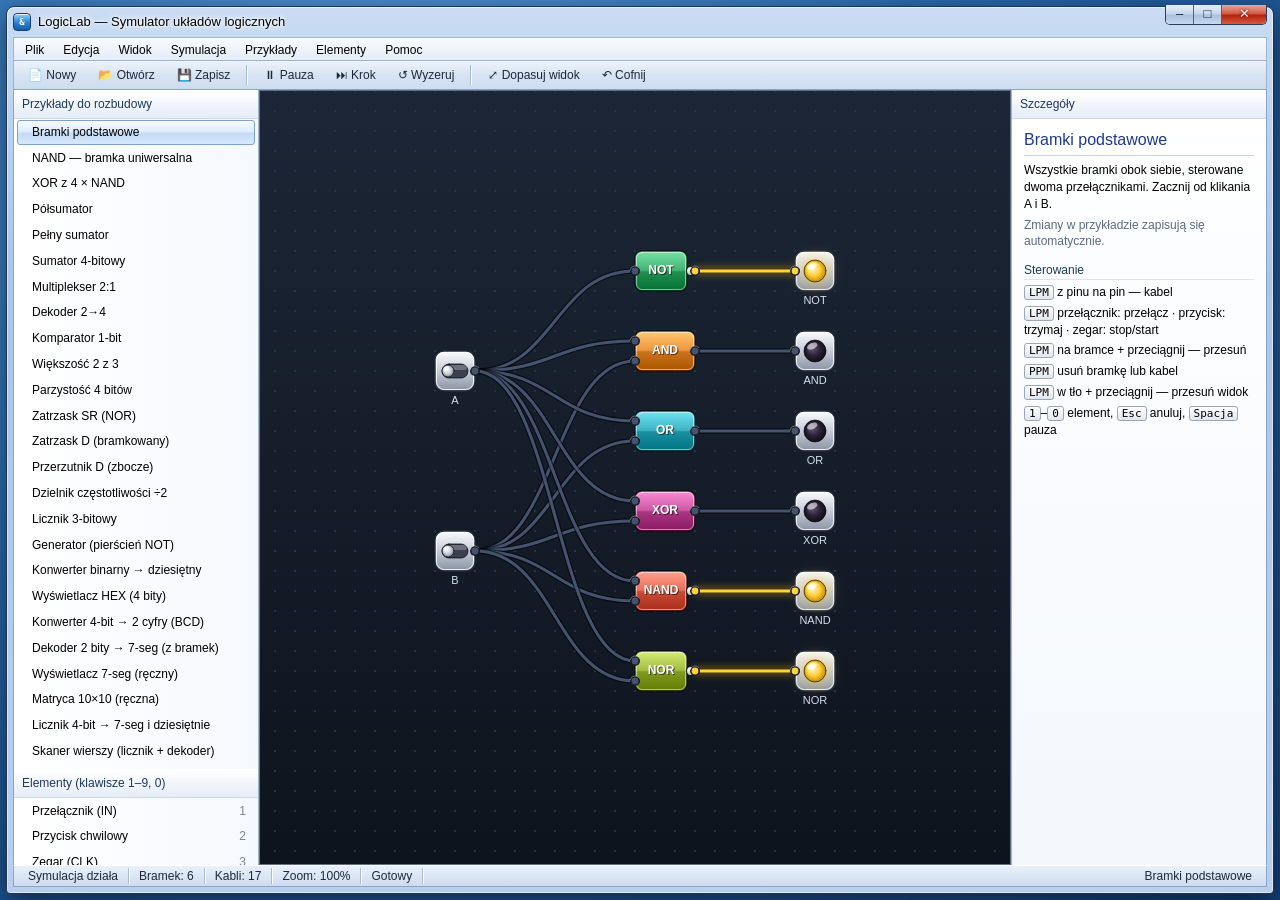
==== logiclab/index.html @ 037946d9 "Add LogicLab web tool (logic circuit simulator) and Web tools section Co-Authored-By: Claude Sonnet " ====
<!doctype html>
<html lang="pl">
<head>
<meta charset="utf-8">
<meta name="viewport" content="width=device-width,initial-scale=1">
<title>LogicLab</title>
<style>
*{box-sizing:border-box}
html,body{margin:0;height:100%;overflow:hidden;font:12px/1.4 "Segoe UI",Tahoma,sans-serif;color:#000;
  background:radial-gradient(ellipse at 30% 20%,#5ea0dd 0%,#2b6cb0 45%,#13407a 100%)}
#win{position:absolute;inset:6px;display:flex;flex-direction:column;border:1px solid #1d3557;border-radius:8px 8px 4px 4px;
  background:linear-gradient(#c9dcf3,#a9c5e8 30%,#b8d0ee);box-shadow:0 0 0 1px rgba(255,255,255,.55) inset,0 8px 28px rgba(0,0,0,.55);padding:0 6px 6px}
#titlebar{height:30px;display:flex;align-items:center;gap:7px;flex:none;position:relative}
#titlebar .ico{width:18px;height:18px;border-radius:4px;background:linear-gradient(#8fd0ff,#2b7fd6 55%,#1a5aa8);border:1px solid #17406e;
  box-shadow:inset 0 1px 0 rgba(255,255,255,.8);color:#fff;font:bold 9px/16px Consolas,monospace;text-align:center}
#titlebar .ttl{font-size:13px;text-shadow:0 0 6px #fff,0 0 3px #fff,0 0 10px #fff;white-space:nowrap;overflow:hidden;text-overflow:ellipsis}
#caps{margin-left:auto;display:flex;margin-top:-14px;border:1px solid #2c3e57;border-top:none;border-radius:0 0 5px 5px;overflow:hidden;
  box-shadow:0 1px 0 rgba(255,255,255,.6) inset}
#caps b{width:28px;height:19px;font-weight:normal;text-align:center;line-height:17px;font-size:13px;cursor:default;color:#1b2a40;
  background:linear-gradient(#e8eff9,#c5d5ea 48%,#a9bfdc 52%,#c7d9f0);border-right:1px solid #4a6285}
#caps b:hover{background:linear-gradient(#f4fbff,#bfe6fa 48%,#7fc6ee 52%,#b6e5fb)}
#caps b.x{width:44px;color:#fff;border-right:none;background:linear-gradient(#e9a898,#d1553f 48%,#b3200a 52%,#d85a3f);text-shadow:0 0 3px #600}
#caps b.x:hover{background:linear-gradient(#ffc7b8,#f0694e 48%,#d82a0f 52%,#ff8a63)}
#menubar{display:flex;height:23px;flex:none;background:linear-gradient(#f9fbfe,#e4ecf7);border:1px solid #9fb3cf;border-bottom:none;padding:1px 2px;gap:1px}
.mb{padding:2px 8px;border:1px solid transparent;border-radius:3px;cursor:default;line-height:17px}
.mb:hover,.mb.open{border-color:#a8d8f3;background:linear-gradient(#fdfeff,#dcebfc 48%,#c1dbf6 52%,#d3e7fb)}
.mb.open{border-color:#7da2ce;background:linear-gradient(#e3eefb,#cfe2f9)}
#toolbar{display:flex;align-items:center;gap:2px;height:30px;flex:none;padding:2px 4px;background:linear-gradient(#eef3fa,#d7e3f3 50%,#cddcf0);border:1px solid #9fb3cf;border-bottom:1px solid #8aa3c6}
.tb{height:24px;padding:0 9px;border:1px solid transparent;border-radius:3px;background:none;font:inherit;cursor:default;color:#1e2a3a;display:flex;align-items:center;gap:5px}
.tb:hover{border-color:#a8cbe6;background:linear-gradient(#fbfdff,#e3f0fc 48%,#cde4f8 52%,#dbeafa)}
.tb:active,.tb.on{border-color:#6d94bf;background:linear-gradient(#cfe0f3,#c0d6ee 48%,#a9c8e8 52%,#b9d4ee);box-shadow:inset 0 1px 3px rgba(0,0,0,.25)}
.sep{width:2px;height:20px;margin:0 4px;border-left:1px solid #a9bbd3;border-right:1px solid #fff}
#body{flex:1;display:flex;min-height:0;border:1px solid #8aa3c6;border-top:none;background:#fff}
.pane{background:#fff;overflow-y:auto;flex:none;display:flex;flex-direction:column}
#left{width:245px;border-right:1px solid #9fb3cf;background:linear-gradient(90deg,#fff,#f5f8fd)}
#right{width:255px;border-left:1px solid #9fb3cf;background:linear-gradient(#fff,#f3f7fc)}
.navh{padding:5px 8px;color:#1e395b;font-size:12px;background:linear-gradient(#fff,#e4ecf7);border-bottom:1px solid #cdd9ea;border-top:1px solid #fff;margin-top:4px}
.navh:first-child{margin-top:0}
.item{padding:3px 8px 3px 14px;border:1px solid transparent;margin:1px 3px;border-radius:3px;cursor:default;display:flex;justify-content:space-between;white-space:nowrap}
.item:hover{border-color:#b8d6fb;background:linear-gradient(#fafbfd,#ebf3fd)}
.item.sel{border-color:#7da2ce;background:linear-gradient(#f7fbff,#dcebfc 48%,#c2dbf6 52%,#d7e8fb)}
.item .ac{color:#7b8796}
#main{flex:1;position:relative;min-width:0;background:#10161f;border:1px solid #5d6f8a;box-shadow:inset 0 0 12px #000}
canvas{display:block;width:100%;height:100%;cursor:crosshair}
#hint{position:absolute;left:10px;bottom:8px;color:#ffd23f;font-size:12px;pointer-events:none;text-shadow:0 0 6px #000}
#info{padding:10px 12px 14px}
#info h1{font-size:16px;font-weight:normal;color:#1e3a8a;margin:0 0 6px;border-bottom:1px solid #c5d3e6;padding-bottom:4px}
#info h2{font-size:12px;font-weight:normal;color:#1e395b;margin:12px 0 4px;border-bottom:1px solid #dbe5f2}
#info p{margin:4px 0}.dim{color:#5a6b82}
kbd{background:linear-gradient(#fff,#e1e6ee);border:1px solid #9aa7b9;border-radius:3px;padding:0 4px;font:11px Consolas,monospace;box-shadow:0 1px 0 #fff}
#status{height:22px;flex:none;display:flex;align-items:center;background:linear-gradient(#e9f0fa,#cfdcee);border:1px solid #8aa3c6;border-top:1px solid #fff;margin-top:-1px;padding:0 4px;color:#1e2a3a}
#status span{padding:0 10px;border-right:1px solid #a9bbd3;height:16px;line-height:16px;box-shadow:1px 0 0 #fff}
#status span:last-child{border:none;box-shadow:none;margin-left:auto}
#dd{position:fixed;z-index:50;display:none;min-width:200px;max-height:80vh;overflow-y:auto;padding:2px;background:linear-gradient(90deg,#f1f1f1 26px,#fff 26px);
  border:1px solid #979797;border-radius:3px;box-shadow:2px 3px 6px rgba(0,0,0,.4),0 0 0 1px rgba(255,255,255,.8) inset}
.mi{display:flex;align-items:center;padding:3px 24px 3px 4px;border:1px solid transparent;border-radius:3px;cursor:default;white-space:nowrap}
.mi .ck{width:22px;text-align:center;color:#1e3a8a;font-weight:bold}
.mi .ac{margin-left:auto;padding-left:26px;color:#6b7686}
.mi:hover{border-color:#7da2ce;background:linear-gradient(#f5faff,#dbeafc 48%,#c2dbf6 52%,#d5e7fb)}
.ms{height:2px;margin:3px 2px 3px 26px;border-top:1px solid #d6d6d6;border-bottom:1px solid #fff}
#dlgbg{position:fixed;inset:0;background:rgba(0,20,50,.35);display:none;align-items:center;justify-content:center;z-index:100}
#dlg{width:430px;max-width:92vw;border:1px solid #1d3557;border-radius:8px;background:linear-gradient(#c9dcf3,#a9c5e8);padding:0 6px 6px;box-shadow:0 10px 36px rgba(0,0,0,.6)}
#dlg .dt{height:28px;line-height:28px;font-size:13px;text-shadow:0 0 6px #fff,0 0 3px #fff}
#dlg .dc{background:#f0f0f0;border:1px solid #8aa3c6;padding:14px 16px}
#dlg .dc h3{margin:0 0 8px;font-weight:normal;font-size:16px;color:#1e3a8a}
#dlg .db{background:linear-gradient(#f3f3f3,#dfdfdf);border:1px solid #8aa3c6;border-top:none;padding:8px 12px;text-align:right}
.btn{min-width:78px;padding:3px 14px;font:inherit;border:1px solid #707070;border-radius:3px;color:#000;cursor:default;
  background:linear-gradient(#f2f2f2 0,#ebebeb 49%,#dddddd 50%,#cfcfcf 100%);box-shadow:0 0 0 1px rgba(255,255,255,.8) inset}
.btn:hover{border-color:#3c7fb1;background:linear-gradient(#eaf6fd 0,#d9f0fc 49%,#bee6fd 50%,#a7d9f5 100%)}
.btn:active{border-color:#2c628b;background:linear-gradient(#c5e4f6,#98d1ef 49%,#68b3db 50%,#bee6fd)}
</style>
</head>
<body>
<div id="win">
  <div id="titlebar"><div class="ico">&amp;</div><div class="ttl">LogicLab — Symulator układów logicznych</div>
    <div id="caps"><b id="cMin">&#8211;</b><b id="cMax">&#9633;</b><b class="x" id="cX">&#10005;</b></div></div>
  <div id="menubar"></div>
  <div id="toolbar"></div>
  <div id="body">
    <div id="left" class="pane">
      <div class="navh">Przykłady do rozbudowy</div><div id="examples"></div>
      <div class="navh">Elementy (klawisze 1–9, 0)</div><div id="palette"></div>
    </div>
    <div id="main"><canvas id="cv"></canvas><div id="hint"></div></div>
    <div id="right" class="pane"><div class="navh">Szczegóły</div><div id="info"></div></div>
  </div>
  <div id="status"></div>
</div>
<div id="dd"></div>
<div id="dlgbg"><div id="dlg"><div class="dt" id="dlgT"></div><div class="dc" id="dlgC"></div><div class="db"><button class="btn" id="dlgOk">OK</button></div></div></div>
<script>
'use strict';
/* ================= RDZEŃ SYMULACJI (łatwy do przeniesienia na C++) ================= */
// Węzeł: {id,type,x,y,v,src:[id|null,id|null],label}
// Typy: IN BTN CLK OUT NOT AND OR XOR NAND NOR
const GATES = ['NOT','AND','OR','XOR','NAND','NOR'];
const IN_COUNT = {IN:0,BTN:0,CLK:0,OUT:1,NOT:1,AND:2,OR:2,XOR:2,NAND:2,NOR:2,SEG7:8,HEX7:4,NUM:8,MAT:20};
const SIZE = {SEG7:[100,180],HEX7:[80,100],NUM:[150,180],MAT:[220,230]};   // bloki-wyświetlacze: [szer,wys]
const CLK_PERIOD = 8;                 // przejść symulacji na połowę okresu zegara
let nodes = [], wires = [], byId = {}, nextId = 1;

function rebuild(){
  byId = {};
  for (const n of nodes){ byId[n.id] = n; n.src = new Array(IN_COUNT[n.type]||0).fill(null); }
  wires = wires.filter(w => byId[w.from] && byId[w.to] && w.pin < byId[w.to].src.length);
  for (const w of wires) byId[w.to].src[w.pin] = w.from;
}
function srcVal(n,i){ const s = n.src[i]; return s == null ? 0 : byId[s].v; }
function calc(n){
  const a = srcVal(n,0), b = srcVal(n,1);
  switch(n.type){
    case 'OUT': return a;
    case 'NOT': return a?0:1;
    case 'AND': return a&b;
    case 'OR':  return a|b;
    case 'XOR': return a^b;
    case 'NAND': return (a&b)?0:1;
    case 'NOR':  return (a|b)?0:1;
  }
  return n.v;
}
// jedno przejście: węzły aktualizowane po kolei (dzięki temu zatrzaski SR się stabilizują)
function pass(){
  for (const n of nodes){
    if (n.type==='IN'||n.type==='BTN') continue;
    if (n.type==='CLK'){ if(!n.stopped){ n.t=(n.t||0)+1; if(n.t>=CLK_PERIOD){ n.t=0; n.v^=1; } } continue; }
    n.v = calc(n);
  }
}

/* ================= PRZYKŁADY ================= */
// Każdy przykład: make(b) — b.n(nazwa,typ,x,y,etykieta) dodaje element, b.w(z,do,pin) kabel.
// Przerzutnik D wyzwalany zboczem narastającym (master-slave z NAND-ów).
function dff(b,p,x,y,d,ck){
  b.n(p+'nck','NOT',x+100,y+200); b.n(p+'nd','NOT',x+100,y+60);
  b.n(p+'m1','NAND',x+240,y);     b.n(p+'m2','NAND',x+240,y+80);
  b.n(p+'mq','NAND',x+380,y);     b.n(p+'mn','NAND',x+380,y+80);
  b.n(p+'s1','NAND',x+520,y);     b.n(p+'s2','NAND',x+520,y+80);
  b.n(p+'q','NAND',x+660,y);      b.n(p+'qn','NAND',x+660,y+80);
  b.w(ck,p+'nck',0); b.w(d,p+'nd',0);
  b.w(d,p+'m1',0); b.w(p+'nck',p+'m1',1); b.w(p+'nd',p+'m2',0); b.w(p+'nck',p+'m2',1);
  b.w(p+'m1',p+'mq',0); b.w(p+'mn',p+'mq',1); b.w(p+'m2',p+'mn',0); b.w(p+'mq',p+'mn',1);
  b.w(p+'mq',p+'s1',0); b.w(ck,p+'s1',1); b.w(p+'mn',p+'s2',0); b.w(ck,p+'s2',1);
  b.w(p+'s1',p+'q',0); b.w(p+'qn',p+'q',1); b.w(p+'s2',p+'qn',0); b.w(p+'q',p+'qn',1);
}
function fullAdder(b,p,x,y,a,bb,ci){      // zwraca nazwy: sumę i przeniesienie
  b.n(p+'x1','XOR',x+140,y+20); b.n(p+'x2','XOR',x+280,y+20);
  b.n(p+'a1','AND',x+140,y+100); b.n(p+'a2','AND',x+280,y+100); b.n(p+'o','OR',x+420,y+100);
  b.w(a,p+'x1',0); b.w(bb,p+'x1',1); b.w(p+'x1',p+'x2',0); b.w(ci,p+'x2',1);
  b.w(a,p+'a1',0); b.w(bb,p+'a1',1); b.w(p+'x1',p+'a2',0); b.w(ci,p+'a2',1);
  b.w(p+'a1',p+'o',0); b.w(p+'a2',p+'o',1);
}
const EXAMPLES = [
 {name:'Bramki podstawowe', desc:'Wszystkie bramki obok siebie, sterowane dwoma przełącznikami. Zacznij od klikania A i B.',
  make(b){
    b.n('A','IN',40,120,'A'); b.n('B','IN',40,300,'B');
    GATES.forEach((t,i)=>{ b.n('g'+i,t,240,20+i*80); b.n('o'+i,'OUT',400,20+i*80,t);
      b.w('A','g'+i,0); if(t!=='NOT') b.w('B','g'+i,1); b.w('g'+i,'o'+i,0); });
  }},
 {name:'NAND — bramka uniwersalna', desc:'NOT, AND i OR zbudowane wyłącznie z NAND-ów. Z NAND-ów da się zrobić wszystko.',
  make(b){
    b.n('A','IN',40,160,'A'); b.n('B','IN',40,280,'B');
    b.n('g1','NAND',200,40); b.n('o1','OUT',340,40,'NOT A'); b.w('A','g1',0); b.w('A','g1',1); b.w('g1','o1',0);
    b.n('g2','NAND',200,140); b.n('g3','NAND',320,140); b.n('o2','OUT',460,140,'AND');
    b.w('A','g2',0); b.w('B','g2',1); b.w('g2','g3',0); b.w('g2','g3',1); b.w('g3','o2',0);
    b.n('g4','NAND',200,260); b.n('g5','NAND',200,340); b.n('g6','NAND',340,300); b.n('o3','OUT',480,300,'OR');
    b.w('A','g4',0); b.w('A','g4',1); b.w('B','g5',0); b.w('B','g5',1); b.w('g4','g6',0); b.w('g5','g6',1); b.w('g6','o3',0);
  }},
 {name:'XOR z 4 × NAND', desc:'Klasyczny XOR w czterech NAND-ach. Spróbuj zrobić to samo z mniejszej liczby bramek innych typów.',
  make(b){
    b.n('A','IN',40,80,'A'); b.n('B','IN',40,200,'B');
    b.n('g1','NAND',180,140); b.n('g2','NAND',320,80); b.n('g3','NAND',320,200); b.n('g4','NAND',460,140); b.n('Q','OUT',600,140,'A⊕B');
    b.w('A','g1',0); b.w('B','g1',1); b.w('A','g2',0); b.w('g1','g2',1); b.w('g1','g3',0); b.w('B','g3',1);
    b.w('g2','g4',0); b.w('g3','g4',1); b.w('g4','Q',0);
  }},
 {name:'Półsumator', desc:'S = A⊕B, C = A·B. Cegiełka każdego sumatora. Rozbuduj do pełnego (dołóż przeniesienie wejściowe).',
  make(b){
    b.n('A','IN',40,80,'A'); b.n('B','IN',40,200,'B');
    b.n('X','XOR',240,60); b.n('N','AND',240,200); b.n('S','OUT',420,60,'S'); b.n('C','OUT',420,200,'C');
    b.w('A','X',0); b.w('B','X',1); b.w('A','N',0); b.w('B','N',1); b.w('X','S',0); b.w('N','C',0);
  }},
 {name:'Pełny sumator', desc:'Dodaje trzy bity: A + B + przeniesienie. Dwa półsumatory i OR.',
  make(b){
    b.n('A','IN',40,60,'A'); b.n('B','IN',40,180,'B'); b.n('Ci','IN',40,300,'Cin');
    fullAdder(b,'f',60,40,'A','B','Ci');
    b.n('S','OUT',560,60,'S'); b.n('Co','OUT',560,140,'Cout'); b.w('fx2','S',0); b.w('fo','Co',0);
  }},
 {name:'Sumator 4-bitowy', desc:'Cztery pełne sumatory z kaskadowym przeniesieniem (ripple carry). Wejścia A0–A3, B0–B3.',
  make(b){
    b.n('Cin','IN',40,360,'Cin'); let carry='Cin';
    for(let i=0;i<4;i++){
      const y=i*220-40;
      b.n('A'+i,'IN',40,y+0,'A'+i); b.n('B'+i,'IN',40,y+60,'B'+i);
      fullAdder(b,'f'+i,60,y,'A'+i,'B'+i,carry);
      b.n('S'+i,'OUT',560,y+20,'S'+i); b.w('f'+i+'x2','S'+i,0);
      carry='f'+i+'o';
    }
    b.n('Cout','OUT',560,820,'Cout'); b.w(carry,'Cout',0);
  }},
 {name:'Multiplekser 2:1', desc:'Q = B gdy S=1, w przeciwnym razie A. Rozbuduj do 4:1.',
  make(b){
    b.n('S','IN',40,40,'S'); b.n('A','IN',40,140,'A'); b.n('B','IN',40,240,'B');
    b.n('nS','NOT',160,20); b.n('a1','AND',300,100); b.n('a2','AND',300,200); b.n('or','OR',440,150); b.n('Q','OUT',580,150,'Q');
    b.w('S','nS',0); b.w('nS','a1',0); b.w('A','a1',1); b.w('S','a2',0); b.w('B','a2',1);
    b.w('a1','or',0); b.w('a2','or',1); b.w('or','Q',0);
  }},
 {name:'Dekoder 2→4', desc:'Dwa bity wejściowe zapalają dokładnie jedną z czterech diod.',
  make(b){
    b.n('A','IN',40,80,'A'); b.n('B','IN',40,200,'B'); b.n('nA','NOT',160,60); b.n('nB','NOT',160,180);
    b.w('A','nA',0); b.w('B','nB',0);
    const sel=[['nA','nB'],['nA','B'],['A','nB'],['A','B']];
    sel.forEach((s,i)=>{ b.n('d'+i,'AND',320,i*80); b.n('o'+i,'OUT',460,i*80,'Y'+i);
      b.w(s[0],'d'+i,0); b.w(s[1],'d'+i,1); b.w('d'+i,'o'+i,0); });
  }},
 {name:'Komparator 1-bit', desc:'Porównuje A i B: większe, równe, mniejsze.',
  make(b){
    b.n('A','IN',40,60,'A'); b.n('B','IN',40,200,'B'); b.n('nA','NOT',160,40); b.n('nB','NOT',160,180);
    b.n('gt','AND',300,40); b.n('lt','AND',300,200); b.n('eq','NOR',440,120);
    b.n('oG','OUT',580,40,'A>B'); b.n('oE','OUT',580,120,'A=B'); b.n('oL','OUT',580,200,'A<B');
    b.w('A','nA',0); b.w('B','nB',0); b.w('A','gt',0); b.w('nB','gt',1); b.w('nA','lt',0); b.w('B','lt',1);
    b.w('gt','eq',0); b.w('lt','eq',1); b.w('gt','oG',0); b.w('eq','oE',0); b.w('lt','oL',0);
  }},
 {name:'Większość 2 z 3', desc:'Wyjście = 1, gdy włączone są co najmniej dwa z trzech wejść.',
  make(b){
    b.n('A','IN',40,40,'A'); b.n('B','IN',40,140,'B'); b.n('C','IN',40,240,'C');
    b.n('a1','AND',200,20); b.n('a2','AND',200,120); b.n('a3','AND',200,220);
    b.n('o1','OR',340,60); b.n('o2','OR',460,120); b.n('Q','OUT',600,120,'Q');
    b.w('A','a1',0); b.w('B','a1',1); b.w('B','a2',0); b.w('C','a2',1); b.w('A','a3',0); b.w('C','a3',1);
    b.w('a1','o1',0); b.w('a2','o1',1); b.w('o1','o2',0); b.w('a3','o2',1); b.w('o2','Q',0);
  }},
 {name:'Parzystość 4 bitów', desc:'Łańcuch XOR-ów: dioda świeci, gdy włączona jest nieparzysta liczba wejść.',
  make(b){
    ['A','B','C','D'].forEach((l,i)=>b.n(l,'IN',40,40+i*100,l));
    b.n('x1','XOR',200,60); b.n('x2','XOR',200,260); b.n('x3','XOR',340,160); b.n('P','OUT',480,160,'nieparz.');
    b.w('A','x1',0); b.w('B','x1',1); b.w('C','x2',0); b.w('D','x2',1); b.w('x1','x3',0); b.w('x2','x3',1); b.w('x3','P',0);
  }},
 {name:'Zatrzask SR (NOR)', desc:'Najprostsza pamięć 1 bitu. S (przycisk chwilowy) ustawia Q=1, R zeruje. Puść oba — układ pamięta. (Nie włączaj S i R naraz.)',
  make(b){
    b.n('R','BTN',40,60,'R'); b.n('S','BTN',40,220,'S'); b.n('N1','NOR',240,60); b.n('N2','NOR',240,220);
    b.n('Q','OUT',420,60,'Q'); b.n('nQ','OUT',420,220,'¬Q');
    b.w('R','N1',0); b.w('N2','N1',1); b.w('S','N2',0); b.w('N1','N2',1); b.w('N1','Q',0); b.w('N2','nQ',0);
  }},
 {name:'Zatrzask D (bramkowany)', desc:'Gdy E=1, Q podąża za D. Gdy E=0, Q zapamiętuje ostatnią wartość.',
  make(b){
    b.n('D','IN',40,80,'D'); b.n('E','IN',40,220,'E'); b.n('nd','NOT',160,80);
    b.n('s1','NAND',280,60); b.n('r1','NAND',280,200); b.n('q','NAND',420,60); b.n('nq','NAND',420,200);
    b.n('Q','OUT',560,60,'Q'); b.n('nQ','OUT',560,200,'¬Q');
    b.w('D','nd',0); b.w('D','s1',0); b.w('E','s1',1); b.w('nd','r1',0); b.w('E','r1',1);
    b.w('s1','q',0); b.w('nq','q',1); b.w('r1','nq',0); b.w('q','nq',1); b.w('q','Q',0); b.w('nq','nQ',0);
  }},
 {name:'Przerzutnik D (zbocze)', desc:'Dwa zatrzaski master-slave. Q przejmuje D tylko w chwili, gdy CK zmienia się 0→1. Przełączaj CK ręcznie.',
  make(b){
    b.n('D','IN',40,40,'D'); b.n('CK','IN',40,260,'CK');
    dff(b,'f',160,40,'D','CK');
    b.n('Q','OUT',900,40,'Q'); b.n('nQ','OUT',900,120,'¬Q'); b.w('fq','Q',0); b.w('fqn','nQ',0);
  }},
 {name:'Dzielnik częstotliwości ÷2', desc:'Przerzutnik D z podłączonym ¬Q do D. Zegar (CLK) tyka sam; Q zmienia się co drugi takt. Kliknij CLK, by zatrzymać/wznowić.',
  make(b){
    b.n('CK','CLK',40,260,'CLK');
    dff(b,'f',160,40,'fqn','CK');
    b.n('Q','OUT',900,40,'Q'); b.w('fq','Q',0);
  }},
 {name:'Licznik 3-bitowy', desc:'Trzy przerzutniki w kaskadzie liczą takty zegara 0–7 (Q0 = najmłodszy bit). Dodaj dekoder albo wyświetlacz!',
  make(b){
    b.n('CK','CLK',40,100,'CLK');
    for(let i=0;i<3;i++){
      dff(b,'f'+i,160,i*280,'f'+i+'qn', i?'f'+(i-1)+'qn':'CK');
      b.n('Q'+i,'OUT',900,i*280,'Q'+i); b.w('f'+i+'q','Q'+i,0);
    }
  }},
 {name:'Generator (pierścień NOT)', desc:'Trzy inwertery w pętli drgają same. Szybki oscylator bez zegara.',
  make(b){
    b.n('n1','NOT',200,100); b.n('n2','NOT',320,100); b.n('n3','NOT',440,100); b.n('Q','OUT',580,100,'~');
    b.w('n3','n1',0); b.w('n1','n2',0); b.w('n2','n3',0); b.w('n3','Q',0);
  }},

 {name:'Konwerter binarny → dziesiętny', desc:'Osiem przełączników (wagi 128…1) i blok konwertera, który pokazuje wartość dziesiętną 0–255 oraz zapis HEX i BIN. Domyślnie 42 = 00101010.',
  make(b){
    for(let i=0;i<8;i++) b.n('B'+i,'IN',40,i*50,String(1<<(7-i)),[2,4,6].includes(i)?1:0);
    b.n('N','NUM',260,60);
    for(let i=0;i<8;i++) b.w('B'+i,'N',i);
  }},
 {name:'Wyświetlacz HEX (4 bity)', desc:'Cztery przełączniki wyświetlają cyfrę szesnastkową 0–F na wyświetlaczu 7-segmentowym, a jednocześnie wartość dziesiętną 0–15 na konwerterze.',
  make(b){
    ['8','4','2','1'].forEach((l,i)=>b.n('B'+i,'IN',40,i*60,l));
    b.n('H','HEX7',260,60); b.n('N','NUM',440,20);
    for(let i=0;i<4;i++){ b.w('B'+i,'H',i); b.w('B'+i,'N',4+i); }
  }},
 {name:'Konwerter 4-bit → 2 cyfry (BCD)', desc:'Zamienia liczbę 0–15 na dwie cyfry dziesiętne z samych bramek: dziesiątki (tylko bit 1) i jedności (0–9). Przełączaj bity i patrz na dwa wyświetlacze.',
  make(b){
    ['B3','B2','B1','B0'].forEach((l,i)=>b.n(l,'IN',40,40+i*80,l+' ('+(8>>i)+')'));
    b.n('n3','NOT',180,0); b.n('or1','OR',180,120); b.n('T','AND',320,60); b.n('x1','XOR',320,180);
    b.n('o2a','OR',320,280); b.n('a2','AND',460,280); b.n('nr','NOR',320,380); b.n('a3','AND',460,380);
    b.w('B3','n3',0); b.w('B2','or1',0); b.w('B1','or1',1); b.w('B3','T',0); b.w('or1','T',1);
    b.w('B1','x1',0); b.w('T','x1',1); b.w('n3','o2a',0); b.w('B1','o2a',1); b.w('B2','a2',0); b.w('o2a','a2',1);
    b.w('B2','nr',0); b.w('B1','nr',1); b.w('B3','a3',0); b.w('nr','a3',1);
    b.n('Hj','HEX7',640,300); b.n('Hd','HEX7',640,60);
    b.w('a3','Hj',0); b.w('a2','Hj',1); b.w('x1','Hj',2); b.w('B0','Hj',3);
    b.w('T','Hd',3);
  }},
 {name:'Dekoder 2 bity → 7-seg (z bramek)', desc:'Każdy segment sterowany własną bramką: dwa bity A,B wyświetlają cyfry 0–3. Rozbuduj do 0–9!',
  make(b){
    b.n('A','IN',40,40,'A (2)'); b.n('B','IN',40,160,'B (1)'); b.n('nB','NOT',160,200);
    b.n('oa','OR',300,20); b.n('ob','OR',300,100); b.n('nc','NAND',300,180); b.n('nf','NOR',300,260);
    b.w('B','nB',0); b.w('A','oa',0); b.w('nB','oa',1); b.w('B','ob',0); b.w('nB','ob',1);
    b.w('A','nc',0); b.w('nB','nc',1); b.w('A','nf',0); b.w('B','nf',1);
    b.n('D','SEG7',520,0);
    b.w('oa','D',0); b.w('ob','D',1); b.w('nc','D',2); b.w('oa','D',3); b.w('nB','D',4); b.w('nf','D',5); b.w('A','D',6);
  }},
 {name:'Wyświetlacz 7-seg (ręczny)', desc:'Każdy segment to osobny przełącznik: a–g oraz kropka dp. Zapal „0” i zbuduj z tego własny dekoder.',
  make(b){
    ['a','b','c','d','e','f','g','dp'].forEach((l,i)=>b.n('s'+i,'IN',40,i*50,l,i<6?1:0));
    b.n('D','SEG7',260,100);
    for(let i=0;i<8;i++) b.w('s'+i,'D',i);
  }},
 {name:'Matryca 10×10 (ręczna)', desc:'Piksel (wiersz, kolumna) świeci, gdy włączone są jednocześnie jego wiersz R i kolumna C. Rysuj prostokąty i krzyże przełącznikami.',
  make(b){
    for(let i=0;i<10;i++) b.n('R'+i,'IN',40,i*50,'R'+i,[3,4,5].includes(i)?1:0);
    b.n('M','MAT',300,130);
    for(let j=0;j<10;j++) b.n('C'+j,'IN',240+j*50,420,'C'+j,[3,4,5].includes(j)?1:0);
    for(let i=0;i<10;i++){ b.w('R'+i,'M',i); b.w('C'+i,'M',10+i); }
  }},
 {name:'Licznik 4-bit → 7-seg i dziesiętnie', desc:'Czterobitowy licznik (przerzutniki D) liczy takty zegara 0–15 i pokazuje wynik na wyświetlaczu HEX oraz w konwerterze dziesiętnym.',
  make(b){
    b.n('CK','CLK',40,100,'CLK');
    for(let i=0;i<4;i++) dff(b,'f'+i,160,i*280,'f'+i+'qn', i?'f'+(i-1)+'qn':'CK');
    b.n('H','HEX7',960,100); b.n('N','NUM',1100,100);
    for(let i=0;i<4;i++){ b.w('f'+(3-i)+'q','H',i); b.w('f'+(3-i)+'q','N',4+i); }
  }},
 {name:'Skaner wierszy (licznik + dekoder)', desc:'Licznik 3-bitowy i dekoder 3→8 przesuwają świecący wiersz po matrycy LED. Wszystkie kolumny trzyma włączone przełącznik VCC.',
  make(b){
    b.n('CK','CLK',40,100,'CLK');
    for(let i=0;i<3;i++) dff(b,'f'+i,160,i*280,'f'+i+'qn', i?'f'+(i-1)+'qn':'CK');
    b.n('M','MAT',1300,0); b.n('V','IN',1380,320,'VCC',1);
    for(let r=0;r<8;r++){
      const s=k=>'f'+k+((r>>k)&1?'q':'qn');
      b.n('da'+r,'AND',1020,r*80); b.n('db'+r,'AND',1140,r*80);
      b.w(s(0),'da'+r,0); b.w(s(1),'da'+r,1); b.w('da'+r,'db'+r,0); b.w(s(2),'db'+r,1); b.w('db'+r,'M',r);
    }
    for(let j=0;j<10;j++) b.w('V','M',10+j);
  }},
];

/* ================= STAN UI ================= */
const cv = document.getElementById('cv'), ctx = cv.getContext('2d');
let W=0,H=0, ox=0, oy=0;
let tool = null, drag = null, mouse = {x:0,y:0}, hoverPin = null, paused = false;
let curEx = null;
const store = (k,v)=>{ try{ if(v===undefined) return JSON.parse(localStorage.getItem(k)); localStorage.setItem(k,JSON.stringify(v)); }catch(e){ return null; } };
const $ = id => document.getElementById(id);

function resize(){
  const r = cv.getBoundingClientRect(), d = window.devicePixelRatio||1;
  W = r.width; H = r.height; cv.width = W*d; cv.height = H*d;
  ctx.setTransform(d,0,0,d,0,0);
}
window.addEventListener('resize', resize);
new ResizeObserver(()=>resize()).observe(document.getElementById('main'));

/* ================= GEOMETRIA ================= */
const isSrc = n => n.type==='IN' || n.type==='BTN' || n.type==='CLK';
const nw = n => SIZE[n.type] ? SIZE[n.type][0] : ((isSrc(n)||n.type==='OUT') ? 40 : 60);
const nh = n => SIZE[n.type] ? SIZE[n.type][1] : 40;
function inPins(n){
  const c = IN_COUNT[n.type]||0, r=[];
  if (n.type==='MAT'){
    for (let k=0;k<10;k++) r.push({x:n.x,y:n.y+20+k*20});
    for (let j=0;j<10;j++) r.push({x:n.x+20+j*20,y:n.y+230,d:[0,1]});
    return r;
  }
  if (SIZE[n.type]){ for (let k=0;k<c;k++) r.push({x:n.x,y:n.y+20+k*20}); return r; }
  if (c===1) return [{x:n.x,y:n.y+20}];
  if (c===2) return [{x:n.x,y:n.y+10},{x:n.x,y:n.y+30}];
  return [];
}
function outPin(n){ return (n.type==='OUT'||SIZE[n.type]) ? null : {x:n.x+nw(n),y:n.y+20}; }
function pinAt(p){
  for (let i=nodes.length-1;i>=0;i--){
    const n=nodes[i], o=outPin(n);
    if (o && Math.hypot(o.x-p.x,o.y-p.y)<10) return {node:n,kind:'out',idx:0,x:o.x,y:o.y};
    const ps=inPins(n);
    for (let k=0;k<ps.length;k++) if (Math.hypot(ps[k].x-p.x,ps[k].y-p.y)<10) return {node:n,kind:'in',idx:k,x:ps[k].x,y:ps[k].y};
  }
  return null;
}
function nodeAt(p){
  for (let i=nodes.length-1;i>=0;i--){ const n=nodes[i];
    if (p.x>=n.x&&p.x<=n.x+nw(n)&&p.y>=n.y&&p.y<=n.y+nh(n)) return n; }
  return null;
}
function wirePts(w){
  const a=byId[w.from], b=byId[w.to]; if(!a||!b) return null;
  const p1=outPin(a), p2=inPins(b)[w.pin]; if(!p2) return null;
  const dx=Math.max(40,Math.abs(p2.x-p1.x)/2), d=p2.d||[-1,0], off=d[0]?dx:40;
  return [p1,{x:p1.x+dx,y:p1.y},{x:p2.x+d[0]*off,y:p2.y+d[1]*off},p2];
}
function bez(c,t){ const u=1-t;
  return {x:u*u*u*c[0].x+3*u*u*t*c[1].x+3*u*t*t*c[2].x+t*t*t*c[3].x,
          y:u*u*u*c[0].y+3*u*u*t*c[1].y+3*u*t*t*c[2].y+t*t*t*c[3].y}; }
function wireAt(p){
  for (let i=wires.length-1;i>=0;i--){
    const c=wirePts(wires[i]); if(!c) continue;
    for (let t=0;t<=1;t+=0.04){ const q=bez(c,t); if(Math.hypot(q.x-p.x,q.y-p.y)<7) return wires[i]; }
  }
  return null;
}

/* ================= EDYCJA ================= */
const snap = v => Math.round(v/20)*20;
const gateCount = () => nodes.filter(n=>GATES.includes(n.type)).length;
function addNode(type,x,y,label){
  const n={id:nextId++,type,x:snap(x),y:snap(y),v:0,t:0,stopped:false,src:[null,null],label:label||''};
  nodes.push(n); return n;
}
function connect(from,to,pin){
  wires = wires.filter(w=>!(w.to===to&&w.pin===pin));
  wires.push({from,to,pin}); rebuild(); changed();
}
function delNode(n){
  nodes = nodes.filter(m=>m!==n); wires = wires.filter(w=>w.from!==n.id&&w.to!==n.id);
  rebuild(); changed();
}
function delWire(w){ wires = wires.filter(x=>x!==w); rebuild(); changed(); }
function changed(){ store('lg_sandbox',snapshot()); renderInfo(); }
function snapshot(){ return {n:nodes.map(n=>({id:n.id,type:n.type,x:n.x,y:n.y,label:n.label})),w:wires.map(w=>({...w})),id:nextId}; }
function restore(s){
  nodes=s.n.map(n=>({...n,v:0,t:0,stopped:false,src:[null,null]})); wires=s.w.map(w=>({...w})); nextId=s.id; rebuild();
}
let zoom = 1;
function fitView(){
  if(!nodes.length){ ox=oy=0; zoom=1; return; }
  let x0=1e9,y0=1e9,x1=-1e9,y1=-1e9;
  for(const n of nodes){ x0=Math.min(x0,n.x-10); y0=Math.min(y0,n.y); x1=Math.max(x1,n.x+nw(n)+10); y1=Math.max(y1,n.y+nh(n)+14); }
  const bw=x1-x0, bh=y1-y0;
  zoom = Math.max(0.25,Math.min(1,(W-50)/bw,(H-50)/bh));
  ox = Math.round((W-bw*zoom)/2 - x0*zoom); oy = Math.round((H-bh*zoom)/2 - y0*zoom);
}
function zoomBy(k,cx,cy){
  cx = cx===undefined ? W/2 : cx; cy = cy===undefined ? H/2 : cy;
  const nz=Math.max(0.2,Math.min(3,zoom*k)), wx=(cx-ox)/zoom, wy=(cy-oy)/zoom;
  zoom=nz; ox=cx-wx*nz; oy=cy-wy*nz;
}
function loadExample(i){
  store('lg_prev',snapshot());
  const e=EXAMPLES[i]; nodes=[];wires=[];nextId=1;
  const m={}, pend=[];
  e.make({ n(name,type,x,y,label,v){ m[name]=addNode(type,x,y,label); if(v) m[name].v=v; }, w(a,b,pin){ pend.push([a,b,pin]); } });
  for(const [a,b,pin] of pend){ if(!m[a]||!m[b]) throw new Error('zły kabel '+a+'>'+b+' w '+e.name);
    wires.push({from:m[a].id,to:m[b].id,pin}); }
  rebuild(); curEx=i; fitView(); changed(); renderPalette();
  for(let k=0;k<30;k++) pass();
}
function clearAll(){ store('lg_prev',snapshot()); nodes=[];wires=[];nextId=1;curEx=null;rebuild();changed(); }
function undoLoad(){ const s=store('lg_prev'); if(!s) return; store('lg_prev',snapshot()); restore(s); curEx=null; changed(); }

/* ================= PANELE ================= */
const PAL = ['IN','BTN','CLK',...GATES,'OUT','SEG7','HEX7','NUM','MAT'];
const PNAME = {IN:'Przełącznik (IN)',BTN:'Przycisk chwilowy',CLK:'Zegar (CLK)',OUT:'Dioda (OUT)',SEG7:'Wyświetlacz 7-seg (8 pinów)',HEX7:'Wyświetlacz HEX (4 bity)',NUM:'Konwerter bin→dec (8 bit)',MAT:'Matryca LED 10×10'};
const accel = i => i<10 ? (i+1)%10 : '';
function pickTool(t){ tool = tool===t?null:t; renderPalette(); }
function renderPalette(){
  const ex=$('examples'); ex.innerHTML='';
  EXAMPLES.forEach((e,i)=>{ const d=document.createElement('div'); d.className='item'+(curEx===i?' sel':'');
    d.textContent=e.name; d.onclick=()=>loadExample(i); ex.appendChild(d); });
  const el=$('palette'); el.innerHTML='';
  PAL.forEach((t,i)=>{ const d=document.createElement('div'); d.className='item'+(tool===t?' sel':'');
    d.innerHTML=(PNAME[t]||t)+'<span class="ac">'+accel(i)+'</span>'; d.onclick=()=>pickTool(t); el.appendChild(d); });
  renderToolbar();
}
function renderInfo(){
  const e = curEx!==null ? EXAMPLES[curEx] : null;
  $('info').innerHTML=`<h1>${e?e.name:'Sandbox'}</h1>
    <p>${e?e.desc:'Wybierz przykład z listy albo buduj od zera.'}</p>
    <p class="dim">Zmiany w przykładzie zapisują się automatycznie.</p>
    <h2>Sterowanie</h2>
    <p><kbd>LPM</kbd> z pinu na pin — kabel</p>
    <p><kbd>LPM</kbd> przełącznik: przełącz · przycisk: trzymaj · zegar: stop/start</p>
    <p><kbd>LPM</kbd> na bramce + przeciągnij — przesuń</p>
    <p><kbd>PPM</kbd> usuń bramkę lub kabel</p>
    <p><kbd>LPM</kbd> w tło + przeciągnij — przesuń widok</p>
    <p><kbd>1</kbd>–<kbd>0</kbd> element, <kbd>Esc</kbd> anuluj, <kbd>Spacja</kbd> pauza</p>`;
}

/* ================= MENU / PASEK NARZĘDZI / OKNA ================= */
let showGrid = true, simMs = 60, timer = null;
function setSpeed(ms){ simMs=ms; clearInterval(timer); timer=setInterval(()=>{ if(!paused) pass(); },simMs); }
function resetSim(){ for(const n of nodes){ if(n.type!=='IN'&&n.type!=='BTN') n.v=0; n.t=0; } for(let i=0;i<30;i++) pass(); }
function togglePane(id){ $(id).style.display = $(id).style.display==='none' ? '' : 'none'; resize(); }
function toggleFs(){ if(document.fullscreenElement) document.exitFullscreen(); else document.documentElement.requestFullscreen().catch(()=>{}); }
function dlg(title,html){ $('dlgT').textContent=title; $('dlgC').innerHTML=html; $('dlgbg').style.display='flex'; }
$('dlgOk').onclick=()=>{ $('dlgbg').style.display='none'; };
function helpDlg(){ dlg('Sterowanie',`<h3>Jak używać LogicLab</h3>
  <p>Wybierz element z listy (lub klawiszem 1–0) i kliknij na płaszczyźnie, aby go postawić. Aby połączyć, przeciągnij kabel z wyjścia (prawa strona) do wejścia (lewa strona) — albo odwrotnie.</p>
  <p>Prawy przycisk myszy usuwa bramkę lub kabel pod kursorem. Przeciągnięcie tła przesuwa widok, kółko myszy zmienia powiększenie.</p>
  <p>Przełącznik trzyma stan, przycisk daje 1 tylko gdy go trzymasz, zegar tyka sam (kliknij, by zatrzymać).</p>`); }
function aboutDlg(){ dlg('O programie LogicLab',`<h3>LogicLab 1.0</h3><p>Symulator układów logicznych z biblioteką przykładów do rozbudowy.</p><p class="dim">Bramki: NOT, AND, OR, XOR, NAND, NOR · Źródła: przełącznik, przycisk, zegar.</p>`); }
function download(blob,name){ const a=document.createElement('a'); a.href=URL.createObjectURL(blob); a.download=name; a.click(); setTimeout(()=>URL.revokeObjectURL(a.href),2000); }
function saveFile(){ download(new Blob([JSON.stringify({format:'logiclab',...snapshot()})],{type:'application/json'}),'uklad.logiclab.json'); }
function openFile(){
  const i=document.createElement('input'); i.type='file'; i.accept='.json,.logiclab';
  i.onchange=()=>{ const f=i.files[0]; if(!f) return; f.text().then(t=>{ try{ const s=JSON.parse(t);
      if(!s.n||!s.w) throw 0; store('lg_prev',snapshot()); restore(s); curEx=null; fitView(); changed(); renderPalette(); }
    catch(e){ dlg('Błąd','<p>Nie udało się wczytać pliku — to nie wygląda na układ LogicLab.</p>'); } }); };
  i.click();
}
function exportPng(){ cv.toBlob(b=>download(b,'uklad.png')); }

const MENUS = {
  'Plik':()=>[{t:'Nowy',k:'Ctrl+N',f:clearAll},{t:'Otwórz z pliku…',k:'Ctrl+O',f:openFile},{t:'Zapisz do pliku…',k:'Ctrl+S',f:saveFile},
    {t:'Eksportuj jako PNG…',f:exportPng},'-',{t:'Pełny ekran',k:'F11',f:toggleFs}],
  'Edycja':()=>[{t:'Cofnij wczytanie / czyszczenie',k:'Ctrl+Z',f:undoLoad},{t:'Wyczyść płaszczyznę',f:clearAll},'-',
    {t:'Wyzeruj stan układu',f:resetSim}],
  'Widok':()=>[{t:'Dopasuj widok',k:'Ctrl+0',f:fitView},{t:'Siatka',chk:showGrid,f:()=>showGrid=!showGrid},'-',{t:'Powiększ',k:'Kółko ↑',f:()=>zoomBy(1.25)},{t:'Pomniejsz',k:'Kółko ↓',f:()=>zoomBy(0.8)},{t:'Zoom 100%',f:()=>zoomBy(1/zoom)},'-',
    {t:'Panel przykładów',chk:$('left').style.display!=='none',f:()=>togglePane('left')},
    {t:'Panel szczegółów',chk:$('right').style.display!=='none',f:()=>togglePane('right')}],
  'Symulacja':()=>[{t:'Pauza',k:'Spacja',chk:paused,f:()=>paused=!paused},{t:'Jeden krok',k:'.',f:()=>pass()},'-',
    {t:'Wolno',chk:simMs===150,f:()=>setSpeed(150)},{t:'Normalnie',chk:simMs===60,f:()=>setSpeed(60)},{t:'Szybko',chk:simMs===20,f:()=>setSpeed(20)}],
  'Przykłady':()=>EXAMPLES.map((e,i)=>({t:e.name,chk:curEx===i,f:()=>loadExample(i)})),
  'Elementy':()=>PAL.map((t,i)=>({t:PNAME[t]||t,k:String(accel(i)),chk:tool===t,f:()=>pickTool(t)})),
  'Pomoc':()=>[{t:'Sterowanie',k:'F1',f:helpDlg},{t:'O programie',f:aboutDlg}],
};
let openMenu = null;
function closeMenu(){ openMenu=null; $('dd').style.display='none'; document.querySelectorAll('.mb').forEach(m=>m.classList.remove('open')); }
function showMenu(name,el){
  closeMenu(); openMenu=name; el.classList.add('open');
  const dd=$('dd'); dd.innerHTML='';
  MENUS[name]().forEach(it=>{
    if(it==='-'){ const s=document.createElement('div'); s.className='ms'; dd.appendChild(s); return; }
    const d=document.createElement('div'); d.className='mi';
    d.innerHTML=`<span class="ck">${it.chk?'✓':''}</span><span>${it.t}</span><span class="ac">${it.k||''}</span>`;
    d.onmousedown=e=>e.stopPropagation();
    d.onclick=()=>{ closeMenu(); it.f(); renderPalette(); };
    dd.appendChild(d);
  });
  const r=el.getBoundingClientRect(); dd.style.left=r.left+'px'; dd.style.top=(r.bottom-1)+'px'; dd.style.display='block';
}
Object.keys(MENUS).forEach(name=>{
  const m=document.createElement('div'); m.className='mb'; m.textContent=name;
  m.onmousedown=e=>{ e.stopPropagation(); if(openMenu===name) closeMenu(); else showMenu(name,m); };
  m.onmouseenter=()=>{ if(openMenu && openMenu!==name) showMenu(name,m); };
  $('menubar').appendChild(m);
});
document.addEventListener('mousedown',e=>{ if(openMenu && !e.target.closest('#dd')) closeMenu(); });
function renderToolbar(){
  const tb=$('toolbar'); tb.innerHTML='';
  const add=(txt,fn,on)=>{ const b=document.createElement('button'); b.className='tb'+(on?' on':''); b.innerHTML=txt; b.onclick=()=>{fn();renderToolbar();}; tb.appendChild(b); };
  const sep=()=>{ const s=document.createElement('div'); s.className='sep'; tb.appendChild(s); };
  add('📄 Nowy',clearAll); add('📂 Otwórz',openFile); add('💾 Zapisz',saveFile); sep();
  add(paused?'▶ Wznów':'⏸ Pauza',()=>paused=!paused,paused); add('⏭ Krok',()=>pass()); add('↺ Wyzeruj',resetSim); sep();
  add('⤢ Dopasuj widok',fitView); add('↶ Cofnij',undoLoad);
}
$('cMax').onclick=toggleFs; $('cX').onclick=()=>window.close(); $('cMin').onclick=()=>{};
let lastStatus='';
function updateStatus(){
  const s=`<span>${paused?'Symulacja wstrzymana':'Symulacja działa'}</span><span>Bramek: ${gateCount()}</span><span>Kabli: ${wires.length}</span><span>Zoom: ${Math.round(zoom*100)}%</span>`+
    `<span>${tool?'Stawianie: '+(PNAME[tool]||tool)+' (PPM — anuluj)':'Gotowy'}</span><span>${curEx!==null?EXAMPLES[curEx].name:'Własny układ'}</span>`;
  if(s!==lastStatus){ $('status').innerHTML=s; lastStatus=s; }
}

/* ================= RYSOWANIE ================= */
const COL={NOT:'#2f9e5f',AND:'#d9822b',OR:'#2a9fb0',XOR:'#b8458f',NAND:'#d65a45',NOR:'#8fa82e'};
const sigCol = v => v?'#ffd23f':'#44536f';
function shade(hex,a){ const n=parseInt(hex.slice(1),16), f=v=>Math.max(0,Math.min(255,v+a));
  return `rgb(${f(n>>16)},${f((n>>8)&255)},${f(n&255)})`; }
function glossRect(x,y,w,h,r,base){
  const g=ctx.createLinearGradient(0,y,0,y+h);
  g.addColorStop(0,shade(base,70)); g.addColorStop(.48,shade(base,20)); g.addColorStop(.52,shade(base,-15)); g.addColorStop(1,shade(base,-45));
  ctx.fillStyle=g; ctx.beginPath(); ctx.roundRect(x,y,w,h,r); ctx.fill();
  ctx.strokeStyle='rgba(0,0,0,.65)'; ctx.lineWidth=1.3; ctx.stroke();
  ctx.strokeStyle='rgba(255,255,255,.5)'; ctx.lineWidth=1; ctx.beginPath(); ctx.roundRect(x+1.5,y+1.5,w-3,h-3,Math.max(1,r-1.5)); ctx.stroke();
}
function bezel(n){
  const g=ctx.createLinearGradient(0,n.y,0,n.y+40);
  g.addColorStop(0,'#fbfcfe'); g.addColorStop(.5,'#c5ccd8'); g.addColorStop(1,'#8892a3');
  ctx.fillStyle=g; ctx.beginPath(); ctx.roundRect(n.x,n.y,40,40,9); ctx.fill();
  ctx.strokeStyle='#222a38'; ctx.lineWidth=1.3; ctx.stroke();
  ctx.strokeStyle='rgba(255,255,255,.85)'; ctx.lineWidth=1; ctx.beginPath(); ctx.roundRect(n.x+1.5,n.y+1.5,37,37,8); ctx.stroke();
}
function sphere(cx,cy,r,hi,mid,lo,glow){
  if (glow){ ctx.shadowColor=glow; ctx.shadowBlur=16; }
  const g=ctx.createRadialGradient(cx-r*.35,cy-r*.4,r*.1,cx,cy,r);
  g.addColorStop(0,hi); g.addColorStop(.55,mid); g.addColorStop(1,lo);
  ctx.fillStyle=g; ctx.beginPath(); ctx.arc(cx,cy,r,0,7); ctx.fill(); ctx.shadowBlur=0;
  ctx.strokeStyle='rgba(0,0,0,.6)'; ctx.lineWidth=1; ctx.stroke();
  ctx.fillStyle='rgba(255,255,255,.55)'; ctx.beginPath(); ctx.ellipse(cx-r*.25,cy-r*.45,r*.5,r*.28,-.4,0,7); ctx.fill();
}
const HEXSEG=[0x3F,0x06,0x5B,0x4F,0x66,0x6D,0x7D,0x07,0x7F,0x6F,0x77,0x7C,0x39,0x5E,0x79,0x71];
function digit(x0,y0,bw,bh,mask,on,off,dp){
  const t=Math.max(3,bw*0.17), mid=y0+bh/2, hl=bw-t*1.5, vl=bh/2-t*1.3;
  const hs=(cx,cy,len)=>{ const l=len/2; ctx.beginPath(); ctx.moveTo(cx-l,cy); ctx.lineTo(cx-l+t*.6,cy-t/2); ctx.lineTo(cx+l-t*.6,cy-t/2); ctx.lineTo(cx+l,cy); ctx.lineTo(cx+l-t*.6,cy+t/2); ctx.lineTo(cx-l+t*.6,cy+t/2); ctx.closePath(); };
  const vs=(cx,cy,len)=>{ const l=len/2; ctx.beginPath(); ctx.moveTo(cx,cy-l); ctx.lineTo(cx+t/2,cy-l+t*.6); ctx.lineTo(cx+t/2,cy+l-t*.6); ctx.lineTo(cx,cy+l); ctx.lineTo(cx-t/2,cy+l-t*.6); ctx.lineTo(cx-t/2,cy-l+t*.6); ctx.closePath(); };
  const P=[[hs,x0+bw/2,y0+t/2,hl],[vs,x0+bw-t/2,y0+bh/4,vl],[vs,x0+bw-t/2,y0+bh*3/4,vl],[hs,x0+bw/2,y0+bh-t/2,hl],
           [vs,x0+t/2,y0+bh*3/4,vl],[vs,x0+t/2,y0+bh/4,vl],[hs,x0+bw/2,mid,hl]];
  P.forEach((p,i)=>{ const lit=(mask>>i)&1; p[0](p[1],p[2],p[3]);
    if(lit){ ctx.shadowColor=on; ctx.shadowBlur=10; } ctx.fillStyle=lit?on:off; ctx.fill(); ctx.shadowBlur=0; });
  if (dp!==undefined){ const lit=dp; ctx.beginPath(); ctx.arc(x0+bw+t*.9,y0+bh-t*.4,t*.5,0,7);
    if(lit){ ctx.shadowColor=on; ctx.shadowBlur=10; } ctx.fillStyle=lit?on:off; ctx.fill(); ctx.shadowBlur=0; }
}
function drawDisplay(n){
  const w=nw(n), h=nh(n);
  const g=ctx.createLinearGradient(0,n.y,0,n.y+h); g.addColorStop(0,'#4a5262'); g.addColorStop(.5,'#2b313d'); g.addColorStop(1,'#161a22');
  ctx.fillStyle=g; ctx.beginPath(); ctx.roundRect(n.x,n.y,w,h,8); ctx.fill();
  ctx.strokeStyle='#05070a'; ctx.lineWidth=1.4; ctx.stroke();
  ctx.strokeStyle='rgba(255,255,255,.35)'; ctx.lineWidth=1; ctx.beginPath(); ctx.roundRect(n.x+1.5,n.y+1.5,w-3,h-3,7); ctx.stroke();
  const label=(txt,x,y,al)=>{ ctx.fillStyle='#b9c6dc'; ctx.font='9px "Segoe UI",sans-serif'; ctx.textAlign=al||'left'; ctx.fillText(txt,x,y); };
  const screen=(x,y,ww,hh)=>{ ctx.fillStyle='#050607'; ctx.beginPath(); ctx.roundRect(x,y,ww,hh,4); ctx.fill();
    ctx.strokeStyle='#000'; ctx.lineWidth=1; ctx.stroke(); ctx.fillStyle='rgba(255,255,255,.05)'; ctx.fillRect(x+1,y+1,ww-2,hh/2); };
  const RED='#ff3b30', REDOFF='#2b1210';
  if (n.type==='SEG7'){
    ['a','b','c','d','e','f','g','dp'].forEach((l,k)=>label(l,n.x+7,n.y+20+k*20));
    screen(n.x+26,n.y+12,w-34,h-24);
    let m=0; for(let k=0;k<7;k++) m|=srcVal(n,k)<<k;
    digit(n.x+40,n.y+36,38,108,m,RED,REDOFF,srcVal(n,7));
  } else if (n.type==='HEX7'){
    ['8','4','2','1'].forEach((l,k)=>label(l,n.x+8,n.y+20+k*20));
    screen(n.x+24,n.y+10,w-30,h-20);
    let v=0; for(let k=0;k<4;k++) v|=srcVal(n,k)<<(3-k);
    digit(n.x+34,n.y+22,28,56,HEXSEG[v],RED,REDOFF);
  } else if (n.type==='NUM'){
    ['128','64','32','16','8','4','2','1'].forEach((l,k)=>label(l,n.x+6,n.y+20+k*20));
    screen(n.x+34,n.y+12,w-42,h-24);
    let v=0; for(let k=0;k<8;k++) v|=srcVal(n,k)<<(7-k);
    const AMB='#ffb300', AMBOFF='#2a1e08', ds=[Math.floor(v/100),Math.floor(v/10)%10,v%10];
    ds.forEach((d,i)=>{ const blank = (i===0&&v<100)||(i===1&&v<10); digit(n.x+42+i*33,n.y+26,26,56,blank?0:HEXSEG[d],AMB,AMBOFF); });
    label('HEX '+v.toString(16).toUpperCase().padStart(2,'0'),n.x+40,n.y+112);
    label('BIN '+v.toString(2).padStart(8,'0'),n.x+40,n.y+128);
  } else if (n.type==='MAT'){
    screen(n.x+10,n.y+10,200,210);
    for(let r=0;r<10;r++) for(let c=0;c<10;c++){
      const lit=srcVal(n,r)&srcVal(n,10+c), cx=n.x+20+c*20, cy=n.y+20+r*20;
      if(lit){ ctx.shadowColor='#ff4a30'; ctx.shadowBlur=9; }
      ctx.fillStyle=lit?'#ff5a40':'#2b1512'; ctx.beginPath(); ctx.arc(cx,cy,7,0,7); ctx.fill(); ctx.shadowBlur=0;
      if(lit){ ctx.fillStyle='rgba(255,255,255,.55)'; ctx.beginPath(); ctx.arc(cx-2,cy-2,2.2,0,7); ctx.fill(); }
    }
    for(let c=0;c<10;c++) label('C'+c,n.x+20+c*20,n.y+h-6,'center');
    label('wiersze R0–R9 ◄',n.x+14,n.y-4);
  }
}
function drawNode(n){
  const h=40, cx=n.x+20, cy=n.y+20;
  ctx.textAlign='center'; ctx.textBaseline='middle';
  if (n.type==='IN'){
    bezel(n);
    ctx.fillStyle=n.v?'#2f9e3f':'#3a4050'; ctx.beginPath(); ctx.roundRect(n.x+7,n.y+13,26,14,7); ctx.fill();
    ctx.strokeStyle='rgba(0,0,0,.7)'; ctx.lineWidth=1; ctx.stroke();
    ctx.fillStyle='rgba(255,255,255,.25)'; ctx.beginPath(); ctx.roundRect(n.x+8,n.y+14,24,5,3); ctx.fill();
    sphere(n.v?n.x+27:n.x+13,cy,6,'#ffffff','#cfd6e2','#7d889a');
  } else if (n.type==='BTN'){
    bezel(n);
    if (n.v) sphere(cx,cy+1,11,'#ffe9a8','#ffd23f','#b87a00','#ffd23f');
    else sphere(cx,cy,11,'#ff9a8a','#d13a2a','#6e1208');
  } else if (n.type==='OUT'){
    bezel(n);
    if (n.v) sphere(cx,cy,11,'#fffbe0','#ffd23f','#c98a00','#ffd23f');
    else sphere(cx,cy,11,'#6c5c80','#2c2338','#120e18');
  } else if (n.type==='CLK'){
    bezel(n);
    ctx.fillStyle='#08150c'; ctx.beginPath(); ctx.roundRect(n.x+5,n.y+7,30,22,3); ctx.fill();
    ctx.strokeStyle='#000'; ctx.lineWidth=1; ctx.stroke();
    ctx.strokeStyle=n.stopped?'#6b3a3a':(n.v?'#7dff98':'#2f8f48'); ctx.lineWidth=2; ctx.beginPath();
    ctx.moveTo(n.x+8,n.y+24); ctx.lineTo(n.x+8,n.y+12); ctx.lineTo(n.x+20,n.y+12); ctx.lineTo(n.x+20,n.y+24); ctx.lineTo(n.x+32,n.y+24); ctx.lineTo(n.x+32,n.y+12); ctx.stroke();
    ctx.fillStyle=n.stopped?'#ff6b6b':'#2f8f48'; ctx.font='bold 7px Consolas,monospace'; ctx.fillText(n.stopped?'STOP':'RUN',cx,n.y+34);
  } else if (SIZE[n.type]){ drawDisplay(n);
  } else {
    const w=60, inv=(n.type==='NOT'||n.type==='NAND'||n.type==='NOR'), bw=inv?w-8:w;
    glossRect(n.x,n.y,bw,h,7,COL[n.type]);
    if (inv){ const g=ctx.createRadialGradient(n.x+bw+3,n.y+18,1,n.x+bw+4,n.y+20,5.5); g.addColorStop(0,'#fff'); g.addColorStop(1,'#aab4c4');
      ctx.fillStyle=g; ctx.beginPath(); ctx.arc(n.x+bw+4,n.y+20,4.6,0,7); ctx.fill(); ctx.strokeStyle='rgba(0,0,0,.7)'; ctx.lineWidth=1.2; ctx.stroke(); }
    ctx.font='bold 12px "Segoe UI",sans-serif';
    ctx.fillStyle='rgba(0,0,0,.55)'; ctx.fillText(n.type,n.x+bw/2+1,n.y+21);
    ctx.fillStyle='#fff'; ctx.fillText(n.type,n.x+bw/2,n.y+20);
  }
  if (n.label && (isSrc(n)||n.type==='OUT')){
    ctx.fillStyle='#d3deef'; ctx.font='11px "Segoe UI",sans-serif'; ctx.textAlign='center'; ctx.fillText(n.label,n.x+20,n.y+h+10);
  }
  inPins(n).forEach((p,k)=>pin(p.x,p.y,sigCol(srcVal(n,k))));
  const o=outPin(n); if(o) pin(o.x,o.y,sigCol(n.v));
}
function pin(x,y,c){
  ctx.fillStyle='#161b24'; ctx.beginPath(); ctx.arc(x,y,5,0,7); ctx.fill();
  ctx.fillStyle=c; ctx.beginPath(); ctx.arc(x,y,3.4,0,7); ctx.fill();
  ctx.strokeStyle='rgba(255,255,255,.35)'; ctx.lineWidth=1; ctx.beginPath(); ctx.arc(x,y,5,3.4,5.6); ctx.stroke();
}
function strokeWire(c){ ctx.beginPath(); ctx.moveTo(c[0].x,c[0].y); ctx.bezierCurveTo(c[1].x,c[1].y,c[2].x,c[2].y,c[3].x,c[3].y); ctx.stroke(); }
function draw(){
  const bg=ctx.createLinearGradient(0,0,0,H); bg.addColorStop(0,'#1c2636'); bg.addColorStop(1,'#0e141d');
  ctx.fillStyle=bg; ctx.fillRect(0,0,W,H);
  ctx.save(); ctx.translate(ox,oy); ctx.scale(zoom,zoom);
  if (showGrid){
    ctx.fillStyle='#26324a';
    const x0=Math.floor(-ox/zoom/20)*20, y0=Math.floor(-oy/zoom/20)*20, x1=(-ox+W)/zoom+20, y1=(-oy+H)/zoom+20;
    for (let x=x0;x<x1;x+=20) for (let y=y0;y<y1;y+=20) ctx.fillRect(x-1,y-1,2,2);
  }
  ctx.lineCap='round';
  for (const w of wires){ const c=wirePts(w); if(!c) continue;
    ctx.lineWidth=5.5; ctx.strokeStyle='rgba(0,0,0,.55)'; strokeWire(c);
    const on=byId[w.from].v;
    ctx.lineWidth=3; ctx.strokeStyle=sigCol(on);
    if (on){ ctx.shadowColor='#ffb800'; ctx.shadowBlur=8; } strokeWire(c); ctx.shadowBlur=0; }
  for (const n of nodes) drawNode(n);
  const mp={x:(mouse.x-ox)/zoom,y:(mouse.y-oy)/zoom};
  if (drag && drag.type==='wire'){
    const a=drag.pin, bx=hoverPin?hoverPin.x:mp.x, by=hoverPin?hoverPin.y:mp.y, dx=40, s=a.kind==='out'?1:-1;
    ctx.lineWidth=3; ctx.strokeStyle='#5ec8ff'; ctx.setLineDash([6,5]);
    strokeWire([{x:a.x,y:a.y},{x:a.x+dx*s,y:a.y},{x:bx-dx*s,y:by},{x:bx,y:by}]); ctx.setLineDash([]);
  }
  if (hoverPin){ ctx.strokeStyle='#5ec8ff'; ctx.lineWidth=2; ctx.beginPath(); ctx.arc(hoverPin.x,hoverPin.y,9,0,7); ctx.stroke(); }
  if (tool && !drag){
    ctx.globalAlpha=.55; drawNode({type:tool,x:snap(mp.x-nw({type:tool})/2),y:snap(mp.y-20),v:0,src:[null,null],label:''}); ctx.globalAlpha=1;
  }
  ctx.restore();
  $('hint').textContent = paused ? '⏸ PAUZA' : '';
  updateStatus();
  requestAnimationFrame(draw);
}

/* ================= MYSZ / KLAWIATURA ================= */
function pos(e){ const r=cv.getBoundingClientRect(); return {x:e.clientX-r.left,y:e.clientY-r.top}; }
cv.addEventListener('contextmenu',e=>e.preventDefault());
cv.addEventListener('mousedown',e=>{
  const s=pos(e), p={x:(s.x-ox)/zoom,y:(s.y-oy)/zoom};
  if (e.button===2){
    if (tool){ tool=null; renderPalette(); return; }
    const pn=pinAt(p);
    if (pn && pn.kind==='in'){ const w=wires.find(w=>w.to===pn.node.id&&w.pin===pn.idx); if(w){delWire(w);return;} }
    const n=nodeAt(p);
    if (n) delNode(n); else { const w=wireAt(p); if (w) delWire(w); }
    return;
  }
  if (tool){
    const typ=tool; let label='';
    const cnt=t=>nodes.filter(n=>n.type===t).length;
    if (typ==='IN') label=String.fromCharCode(65+cnt('IN')%26);
    if (typ==='OUT') label='Q'+(cnt('OUT')||'');
    if (typ==='CLK') label='CLK';
    if (typ==='BTN') label='BTN'+(cnt('BTN')||'');
    addNode(typ,p.x-nw({type:typ})/2,p.y-20,label); rebuild(); changed(); return;
  }
  const pn=pinAt(p);
  if (pn){ drag={type:'wire',pin:pn}; return; }
  const n=nodeAt(p);
  if (n){ if (n.type==='BTN') n.v=1; drag={type:'node',n,dx:p.x-n.x,dy:p.y-n.y,moved:false,sx:s.x,sy:s.y}; return; }
  drag={type:'pan',sx:s.x,sy:s.y,ox,oy};
});
cv.addEventListener('mousemove',e=>{
  mouse=pos(e); const p={x:(mouse.x-ox)/zoom,y:(mouse.y-oy)/zoom};
  if (drag && drag.type==='node'){
    if (Math.hypot(mouse.x-drag.sx,mouse.y-drag.sy)>4) drag.moved=true;
    if (drag.moved){ drag.n.x=snap(p.x-drag.dx); drag.n.y=snap(p.y-drag.dy); }
  } else if (drag && drag.type==='pan'){ ox=drag.ox+mouse.x-drag.sx; oy=drag.oy+mouse.y-drag.sy; }
  const hp=pinAt(p);
  hoverPin = (drag&&drag.type==='wire') ? (hp&&hp.kind!==drag.pin.kind?hp:null) : hp;
  cv.style.cursor = drag&&drag.type==='pan' ? 'grabbing' : (hp?'pointer':(nodeAt(p)?'move':'crosshair'));
});
window.addEventListener('mouseup',()=>{
  if (!drag) return;
  const p={x:(mouse.x-ox)/zoom,y:(mouse.y-oy)/zoom};
  if (drag.type==='wire'){
    const t=pinAt(p), a=drag.pin;
    if (t && t.kind!==a.kind){
      const o=a.kind==='out'?a:t, i=a.kind==='in'?a:t;
      connect(o.node.id,i.node.id,i.idx);
    }
  } else if (drag.type==='node'){
    if (drag.n.type==='BTN') drag.n.v=0;
    if (!drag.moved){ if (drag.n.type==='IN') drag.n.v^=1; else if (drag.n.type==='CLK') drag.n.stopped=!drag.n.stopped; }
    else changed();
  }
  drag=null;
});
window.addEventListener('keydown',e=>{
  if (e.key==='Escape'){ closeMenu(); $('dlgbg').style.display='none'; tool=null; renderPalette(); return; }
  if (e.ctrlKey){
    const k=e.key.toLowerCase();
    if (k==='s'){ e.preventDefault(); saveFile(); } else if (k==='o'){ e.preventDefault(); openFile(); }
    else if (k==='n'){ e.preventDefault(); clearAll(); renderPalette(); } else if (k==='z'){ e.preventDefault(); undoLoad(); renderPalette(); }
    else if (k==='0'){ e.preventDefault(); fitView(); }
    return;
  }
  if (e.key==='F1'){ e.preventDefault(); helpDlg(); }
  else if (e.key===' '){ paused=!paused; renderToolbar(); e.preventDefault(); }
  else if (e.key==='.') pass();
  else if (/^[0-9]$/.test(e.key)){ const t=PAL[(+e.key+9)%10]; if(t) pickTool(t); }
  else if (e.key==='Delete'){
    const p={x:(mouse.x-ox)/zoom,y:(mouse.y-oy)/zoom}, n=nodeAt(p); if(n) delNode(n); else { const w=wireAt(p); if(w) delWire(w); }
  }
});

cv.addEventListener('wheel',e=>{ e.preventDefault(); const p=pos(e); zoomBy(e.deltaY<0?1.15:1/1.15,p.x,p.y); },{passive:false});

/* ================= START ================= */
setSpeed(60);
resize();
const saved = store('lg_sandbox');
if (saved && saved.n && saved.n.length) { restore(saved); fitView(); } else loadExample(0);
renderPalette(); renderInfo(); requestAnimationFrame(draw);
</script>
</body>
</html>
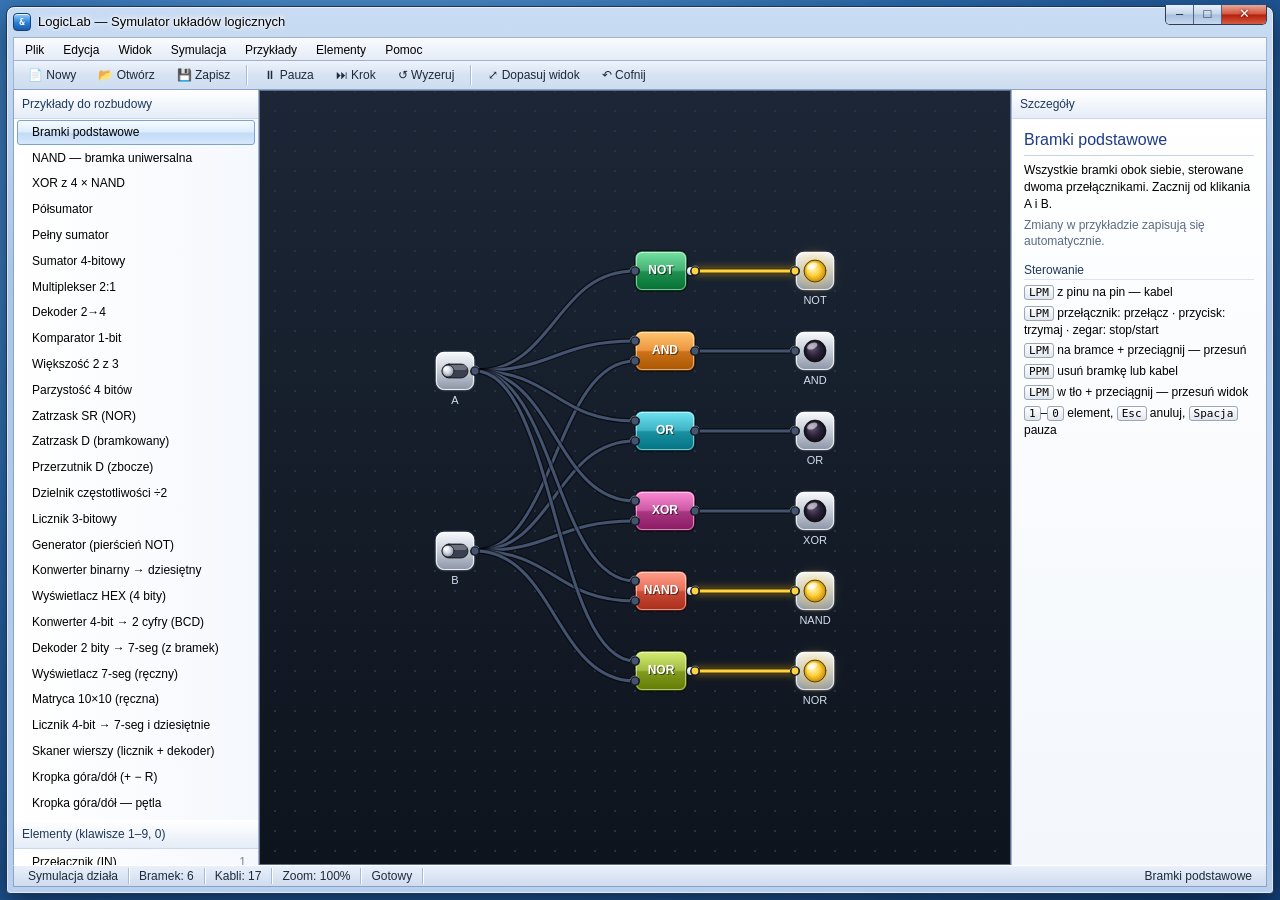
==== commit 6aecfa0e: "LogicLab: touch support (mobile), Kropka up/down examples Co-Authored-By: Claude Sonnet 5.5 <noreply" ====
--- a/logiclab/index.html
+++ b/logiclab/index.html
@@ -2,7 +2,7 @@
 <html lang="pl">
 <head>
 <meta charset="utf-8">
-<meta name="viewport" content="width=device-width,initial-scale=1">
+<meta name="viewport" content="width=device-width,initial-scale=1,maximum-scale=1,user-scalable=no,viewport-fit=cover">
 <title>LogicLab</title>
 <style>
 *{box-sizing:border-box}
@@ -68,6 +68,25 @@
   background:linear-gradient(#f2f2f2 0,#ebebeb 49%,#dddddd 50%,#cfcfcf 100%);box-shadow:0 0 0 1px rgba(255,255,255,.8) inset}
 .btn:hover{border-color:#3c7fb1;background:linear-gradient(#eaf6fd 0,#d9f0fc 49%,#bee6fd 50%,#a7d9f5 100%)}
 .btn:active{border-color:#2c628b;background:linear-gradient(#c5e4f6,#98d1ef 49%,#68b3db 50%,#bee6fd)}
+html,body{-webkit-user-select:none;user-select:none;-webkit-tap-highlight-color:transparent;overscroll-behavior:none}
+canvas{touch-action:none}
+@media (max-width:820px),(pointer:coarse){
+  body{font-size:14px;background:#13407a}
+  #win{inset:0;border:none;border-radius:0;box-shadow:none;padding:env(safe-area-inset-top) env(safe-area-inset-right) env(safe-area-inset-bottom) env(safe-area-inset-left)}
+  #titlebar{display:none}
+  #menubar{height:38px;overflow-x:auto;scrollbar-width:none;flex:none}
+  .mb{padding:7px 12px;white-space:nowrap}
+  #toolbar{height:44px;overflow-x:auto;scrollbar-width:none;gap:4px}
+  .tb{height:36px;padding:0 12px;white-space:nowrap;font-size:14px}
+  #body{position:relative}
+  #left,#right{position:absolute;z-index:30;top:0;bottom:0;box-shadow:0 0 18px rgba(0,0,0,.5)}
+  #left{left:0;width:min(84vw,300px)}
+  #right{right:0;width:min(84vw,300px)}
+  .item{padding:9px 10px 9px 14px;font-size:14px}
+  .mi{padding:9px 28px 9px 6px;font-size:14px}
+  #status{font-size:11px;overflow:hidden;white-space:nowrap}
+  #status span{padding:0 6px}
+}
 </style>
 </head>
 <body>
@@ -150,6 +169,56 @@
   b.w(a,p+'a1',0); b.w(bb,p+'a1',1); b.w(p+'x1',p+'a2',0); b.w(ci,p+'a2',1);
   b.w(p+'a1',p+'o',0); b.w(p+'a2',p+'o',1);
 }
+// Licznik "kropka": rejestr przesuwny 10 x przerzutnik D, jedna jedynka. wrap=true: pętla (10 -> 1, 1 -> 10), wrap=false: stopery na końcach.
+function dotMake(b,wrap){
+  const N=10, RH=170, Y=i=>(N-i)*RH;
+  b.n('P','BTN',0,700,'+'); b.n('M','BTN',0,800,'-'); b.n('R','BTN',0,900,'R');
+  // sterowanie: pp = + (bez R), mm = - (bez R i bez +), h = nic nie wciśnięte
+  b.n('nr','NOT',140,960); b.n('np','NOT',140,560);
+  b.n('pp','AND',260,700); b.n('t','AND',260,860); b.n('mm','AND',400,780);
+  b.n('pm','OR',520,700); b.n('h','NOR',520,900);
+  if(!wrap){ b.n('hs1','OR',400,940); b.n('hp10','OR',400,1020); }
+  b.w('R','nr',0); b.w('P','np',0); b.w('P','pp',0); b.w('nr','pp',1); b.w('M','t',0); b.w('nr','t',1);
+  b.w('t','mm',0); b.w('np','mm',1); b.w('pp','pm',0); b.w('mm','pm',1); b.w('pm','h',0); b.w('R','h',1);
+  if(!wrap){ b.w('h','hs1',0); b.w('mm','hs1',1); b.w('h','hp10',0); b.w('pp','hp10',1); }
+  // logika wejść D (dalej: zatrzaski master, zegar, zatrzaski slave) - kolejność tworzenia = kolejność obliczeń
+  const D={};
+  for(let i=1;i<=N;i++){
+    const y0=Y(i), a=k=>'a'+k+'_'+i, o1='o1_'+i, o2='o2_'+i, o3='o3_'+i;
+    if(!wrap && i===1){            // stoper na dole: (mm&Q2) | ((h|mm)&Q1) | R
+      b.n(a(1),'AND',760,y0); b.n(a(2),'AND',760,y0+50); b.n(o1,'OR',880,y0+25); b.n(o2,'OR',1000,y0+75);
+      b.w('mm',a(1),0); b.w('q_2',a(1),1); b.w('hs1',a(2),0); b.w('q_1',a(2),1);
+      b.w(a(1),o1,0); b.w(a(2),o1,1); b.w(o1,o2,0); b.w('R',o2,1); D[i]=o2;
+    } else if(!wrap && i===N){     // stoper na górze: (pp&Q9) | ((h|pp)&Q10)
+      b.n(a(1),'AND',760,y0); b.n(a(2),'AND',760,y0+50); b.n(o1,'OR',880,y0+25);
+      b.w('pp',a(1),0); b.w('q_'+(i-1),a(1),1); b.w('hp10',a(2),0); b.w('q_'+i,a(2),1);
+      b.w(a(1),o1,0); b.w(a(2),o1,1); D[i]=o1;
+    } else {                       // zwykły stopień: (pp&Q[i-1]) | (mm&Q[i+1]) | (h&Q[i]), w pętli sąsiedzi są cykliczni
+      const prev=i===1?N:i-1, next=i===N?1:i+1;
+      b.n(a(1),'AND',760,y0); b.n(a(2),'AND',760,y0+50); b.n(a(3),'AND',760,y0+100); b.n(o1,'OR',880,y0+25); b.n(o2,'OR',1000,y0+75);
+      b.w('pp',a(1),0); b.w('q_'+prev,a(1),1); b.w('mm',a(2),0); b.w('q_'+next,a(2),1); b.w('h',a(3),0); b.w('q_'+i,a(3),1);
+      b.w(a(1),o1,0); b.w(a(2),o1,1); b.w(o1,o2,0); b.w(a(3),o2,1); D[i]=o2;
+      if(wrap && i===1){ b.n(o3,'OR',1000,y0+25); b.w(o2,o3,0); b.w('R',o3,1); D[i]=o3; }   // reset ustawia pozycję 1
+    }
+  }
+  for(let i=1;i<=N;i++){   // zatrzaski master
+    const y0=Y(i);
+    b.n('nd_'+i,'NOT',1120,y0+110); b.n('m1_'+i,'NAND',1240,y0+30); b.n('m2_'+i,'NAND',1240,y0+90);
+    b.n('mq_'+i,'NAND',1360,y0+30); b.n('mn_'+i,'NAND',1360,y0+90);
+    b.w(D[i],'nd_'+i,0); b.w(D[i],'m1_'+i,0); b.w('nck','m1_'+i,1); b.w('nd_'+i,'m2_'+i,0); b.w('nck','m2_'+i,1);
+    b.w('m1_'+i,'mq_'+i,0); b.w('mn_'+i,'mq_'+i,1); b.w('m2_'+i,'mn_'+i,0); b.w('mq_'+i,'mn_'+i,1);
+  }
+  b.n('ck','OR',520,1100); b.n('nck','NOT',640,1100);       // wspólny zegar: dowolny przycisk
+  b.w('pm','ck',0); b.w('R','ck',1); b.w('ck','nck',0);
+  for(let i=1;i<=N;i++){   // zatrzaski slave + dioda
+    const y0=Y(i);
+    b.n('s1_'+i,'NAND',1480,y0+30); b.n('s2_'+i,'NAND',1480,y0+90); b.n('q_'+i,'NAND',1600,y0+30); b.n('qn_'+i,'NAND',1600,y0+90);
+    b.w('mq_'+i,'s1_'+i,0); b.w('ck','s1_'+i,1); b.w('mn_'+i,'s2_'+i,0); b.w('ck','s2_'+i,1);
+    b.w('s1_'+i,'q_'+i,0); b.w('qn_'+i,'q_'+i,1); b.w('s2_'+i,'qn_'+i,0); b.w('q_'+i,'qn_'+i,1);
+    b.n('led_'+i,'OUT',1740,y0+30,String(i)); b.w('q_'+i,'led_'+i,0);
+  }
+}
+const dotAfter = m => { m.R.v=1; for(let k=0;k<6;k++) pass(); m.R.v=0; for(let k=0;k<6;k++) pass(); };   // impuls resetu zaraz po wczytaniu
 const EXAMPLES = [
  {name:'Bramki podstawowe', desc:'Wszystkie bramki obok siebie, sterowane dwoma przełącznikami. Zacznij od klikania A i B.',
   make(b){
@@ -339,11 +408,18 @@
     }
     for(let j=0;j<10;j++) b.w('V','M',10+j);
   }},
+ {name:'Kropka góra/dół (+ − R)', desc:'Rejestr przesuwny z jedną świecącą diodą z 10. Przycisk + przesuwa kropkę w górę, − w dół (zatrzymuje się na końcach), R ustawia pozycję 1. Przyciski są chwilowe: przytrzymaj i puść = jeden krok.',
+  after:dotAfter, make(b){ dotMake(b,false); }},
+ {name:'Kropka góra/dół — pętla', desc:'To samo, ale bez stoperów: + na pozycji 10 przeskakuje na 1, a − na pozycji 1 na 10. Prostszy układ: wszystkie 10 stopni jest identycznych. R ustawia pozycję 1.',
+  after:dotAfter, make(b){ dotMake(b,true); }},
 ];
 
 /* ================= STAN UI ================= */
 const cv = document.getElementById('cv'), ctx = cv.getContext('2d');
 let W=0,H=0, ox=0, oy=0;
+let PIN_R = 10;
+const isMobile = () => matchMedia('(max-width:820px),(pointer:coarse)').matches;
+let lastClient = {x:0,y:0};
 let tool = null, drag = null, mouse = {x:0,y:0}, hoverPin = null, paused = false;
 let curEx = null;
 const store = (k,v)=>{ try{ if(v===undefined) return JSON.parse(localStorage.getItem(k)); localStorage.setItem(k,JSON.stringify(v)); }catch(e){ return null; } };
@@ -377,9 +453,9 @@
 function pinAt(p){
   for (let i=nodes.length-1;i>=0;i--){
     const n=nodes[i], o=outPin(n);
-    if (o && Math.hypot(o.x-p.x,o.y-p.y)<10) return {node:n,kind:'out',idx:0,x:o.x,y:o.y};
+    if (o && Math.hypot(o.x-p.x,o.y-p.y)<PIN_R) return {node:n,kind:'out',idx:0,x:o.x,y:o.y};
     const ps=inPins(n);
-    for (let k=0;k<ps.length;k++) if (Math.hypot(ps[k].x-p.x,ps[k].y-p.y)<10) return {node:n,kind:'in',idx:k,x:ps[k].x,y:ps[k].y};
+    for (let k=0;k<ps.length;k++) if (Math.hypot(ps[k].x-p.x,ps[k].y-p.y)<PIN_R) return {node:n,kind:'in',idx:k,x:ps[k].x,y:ps[k].y};
   }
   return null;
 }
@@ -449,6 +525,7 @@
     wires.push({from:m[a].id,to:m[b].id,pin}); }
   rebuild(); curEx=i; fitView(); changed(); renderPalette();
   for(let k=0;k<30;k++) pass();
+  if(e.after){ e.after(m); for(let k=0;k<30;k++) pass(); }
 }
 function clearAll(){ store('lg_prev',snapshot()); nodes=[];wires=[];nextId=1;curEx=null;rebuild();changed(); }
 function undoLoad(){ const s=store('lg_prev'); if(!s) return; store('lg_prev',snapshot()); restore(s); curEx=null; changed(); }
@@ -486,7 +563,7 @@
 function setSpeed(ms){ simMs=ms; clearInterval(timer); timer=setInterval(()=>{ if(!paused) pass(); },simMs); }
 function resetSim(){ for(const n of nodes){ if(n.type!=='IN'&&n.type!=='BTN') n.v=0; n.t=0; } for(let i=0;i<30;i++) pass(); }
 function togglePane(id){ $(id).style.display = $(id).style.display==='none' ? '' : 'none'; resize(); }
-function toggleFs(){ if(document.fullscreenElement) document.exitFullscreen(); else document.documentElement.requestFullscreen().catch(()=>{}); }
+function toggleFs(){ if(window.LLNative) return; if(document.fullscreenElement) document.exitFullscreen(); else document.documentElement.requestFullscreen().catch(()=>{}); }
 function dlg(title,html){ $('dlgT').textContent=title; $('dlgC').innerHTML=html; $('dlgbg').style.display='flex'; }
 $('dlgOk').onclick=()=>{ $('dlgbg').style.display='none'; };
 function helpDlg(){ dlg('Sterowanie',`<h3>Jak używać LogicLab</h3>
@@ -494,7 +571,12 @@
   <p>Prawy przycisk myszy usuwa bramkę lub kabel pod kursorem. Przeciągnięcie tła przesuwa widok, kółko myszy zmienia powiększenie.</p>
   <p>Przełącznik trzyma stan, przycisk daje 1 tylko gdy go trzymasz, zegar tyka sam (kliknij, by zatrzymać).</p>`); }
 function aboutDlg(){ dlg('O programie LogicLab',`<h3>LogicLab 1.0</h3><p>Symulator układów logicznych z biblioteką przykładów do rozbudowy.</p><p class="dim">Bramki: NOT, AND, OR, XOR, NAND, NOR · Źródła: przełącznik, przycisk, zegar.</p>`); }
-function download(blob,name){ const a=document.createElement('a'); a.href=URL.createObjectURL(blob); a.download=name; a.click(); setTimeout(()=>URL.revokeObjectURL(a.href),2000); }
+function download(blob,name){
+  if (window.LLNative){   // Android app: save through the native bridge (MediaStore)
+    const r=new FileReader();
+    r.onload=()=>window.LLNative.saveFile(name,blob.type||'application/octet-stream',String(r.result).split(',')[1]||'');
+    r.readAsDataURL(blob); return;
+  } const a=document.createElement('a'); a.href=URL.createObjectURL(blob); a.download=name; a.click(); setTimeout(()=>URL.revokeObjectURL(a.href),2000); }
 function saveFile(){ download(new Blob([JSON.stringify({format:'logiclab',...snapshot()})],{type:'application/json'}),'uklad.logiclab.json'); }
 function openFile(){
   const i=document.createElement('input'); i.type='file'; i.accept='.json,.logiclab';
@@ -528,7 +610,7 @@
     if(it==='-'){ const s=document.createElement('div'); s.className='ms'; dd.appendChild(s); return; }
     const d=document.createElement('div'); d.className='mi';
     d.innerHTML=`<span class="ck">${it.chk?'✓':''}</span><span>${it.t}</span><span class="ac">${it.k||''}</span>`;
-    d.onmousedown=e=>e.stopPropagation();
+    d.onpointerdown=e=>e.stopPropagation();
     d.onclick=()=>{ closeMenu(); it.f(); renderPalette(); };
     dd.appendChild(d);
   });
@@ -536,18 +618,20 @@
 }
 Object.keys(MENUS).forEach(name=>{
   const m=document.createElement('div'); m.className='mb'; m.textContent=name;
-  m.onmousedown=e=>{ e.stopPropagation(); if(openMenu===name) closeMenu(); else showMenu(name,m); };
+  m.onpointerdown=e=>{ e.stopPropagation(); if(openMenu===name) closeMenu(); else showMenu(name,m); };
   m.onmouseenter=()=>{ if(openMenu && openMenu!==name) showMenu(name,m); };
   $('menubar').appendChild(m);
 });
-document.addEventListener('mousedown',e=>{ if(openMenu && !e.target.closest('#dd')) closeMenu(); });
+document.addEventListener('pointerdown',e=>{ if(openMenu && !e.target.closest('#dd')) closeMenu(); });
 function renderToolbar(){
   const tb=$('toolbar'); tb.innerHTML='';
   const add=(txt,fn,on)=>{ const b=document.createElement('button'); b.className='tb'+(on?' on':''); b.innerHTML=txt; b.onclick=()=>{fn();renderToolbar();}; tb.appendChild(b); };
   const sep=()=>{ const s=document.createElement('div'); s.className='sep'; tb.appendChild(s); };
+  if (isMobile()) { add('☰ Elementy',()=>togglePane('left')); sep(); }
   add('📄 Nowy',clearAll); add('📂 Otwórz',openFile); add('💾 Zapisz',saveFile); sep();
   add(paused?'▶ Wznów':'⏸ Pauza',()=>paused=!paused,paused); add('⏭ Krok',()=>pass()); add('↺ Wyzeruj',resetSim); sep();
   add('⤢ Dopasuj widok',fitView); add('↶ Cofnij',undoLoad);
+  if (isMobile()) { sep(); add('ℹ Opis',()=>togglePane('right')); }
 }
 $('cMax').onclick=toggleFs; $('cX').onclick=()=>window.close(); $('cMin').onclick=()=>{};
 let lastStatus='';
@@ -709,52 +793,115 @@
     ctx.globalAlpha=.55; drawNode({type:tool,x:snap(mp.x-nw({type:tool})/2),y:snap(mp.y-20),v:0,src:[null,null],label:''}); ctx.globalAlpha=1;
   }
   ctx.restore();
-  $('hint').textContent = paused ? '⏸ PAUZA' : '';
+  $('hint').textContent = (paused ? '⏸ PAUZA   ' : '') + (tool ? 'Dotknij płaszczyzny: '+(PNAME[tool]||tool) : '');
   updateStatus();
   requestAnimationFrame(draw);
 }
 
 /* ================= MYSZ / KLAWIATURA ================= */
 function pos(e){ const r=cv.getBoundingClientRect(); return {x:e.clientX-r.left,y:e.clientY-r.top}; }
-cv.addEventListener('contextmenu',e=>e.preventDefault());
-cv.addEventListener('mousedown',e=>{
-  const s=pos(e), p={x:(s.x-ox)/zoom,y:(s.y-oy)/zoom};
-  if (e.button===2){
-    if (tool){ tool=null; renderPalette(); return; }
-    const pn=pinAt(p);
-    if (pn && pn.kind==='in'){ const w=wires.find(w=>w.to===pn.node.id&&w.pin===pn.idx); if(w){delWire(w);return;} }
-    const n=nodeAt(p);
-    if (n) delNode(n); else { const w=wireAt(p); if (w) delWire(w); }
-    return;
-  }
-  if (tool){
-    const typ=tool; let label='';
-    const cnt=t=>nodes.filter(n=>n.type===t).length;
-    if (typ==='IN') label=String.fromCharCode(65+cnt('IN')%26);
-    if (typ==='OUT') label='Q'+(cnt('OUT')||'');
-    if (typ==='CLK') label='CLK';
-    if (typ==='BTN') label='BTN'+(cnt('BTN')||'');
-    addNode(typ,p.x-nw({type:typ})/2,p.y-20,label); rebuild(); changed(); return;
-  }
+cv.style.touchAction='none';
+const ptrs=new Map(); let pinch=null, longT=null;
+function worldOf(s){ return {x:(s.x-ox)/zoom,y:(s.y-oy)/zoom}; }
+function rightClickAt(p){   // right mouse button: delete what is under the pointer / drop the tool
+  if (tool){ tool=null; renderPalette(); return; }
   const pn=pinAt(p);
-  if (pn){ drag={type:'wire',pin:pn}; return; }
+  if (pn && pn.kind==='in'){ const w=wires.find(w=>w.to===pn.node.id&&w.pin===pn.idx); if(w){delWire(w);return;} }
   const n=nodeAt(p);
+  if (n) delNode(n); else { const w=wireAt(p); if (w) delWire(w); }
+}
+function placeAt(p){
+  const typ=tool; if(!typ) return; let label='';
+  const cnt=t=>nodes.filter(n=>n.type===t).length;
+  if (typ==='IN') label=String.fromCharCode(65+cnt('IN')%26);
+  if (typ==='OUT') label='Q'+(cnt('OUT')||'');
+  if (typ==='CLK') label='CLK';
+  if (typ==='BTN') label='BTN'+(cnt('BTN')||'');
+  addNode(typ,p.x-nw({type:typ})/2,p.y-20,label); rebuild(); changed();
+}
+function startDrag(s,p){
+  const pn=pinAt(p), n=nodeAt(p);
+  // big touch hit area: inside an element's body only a touch right on the pin starts a wire
+  if (pn && !(n && Math.hypot(pn.x-p.x,pn.y-p.y)>10)){ drag={type:'wire',pin:pn,sx:s.x,sy:s.y}; return; }
   if (n){ if (n.type==='BTN') n.v=1; drag={type:'node',n,dx:p.x-n.x,dy:p.y-n.y,moved:false,sx:s.x,sy:s.y}; return; }
   drag={type:'pan',sx:s.x,sy:s.y,ox,oy};
+}
+function cancelGesture(){
+  clearTimeout(longT);
+  if (drag && drag.type==='node' && drag.n.type==='BTN') drag.n.v=0;
+  drag=null; hoverPin=null;
+}
+function showCtx(cx,cy,items){   // small popup (reuses the dropdown) for the long-press actions
+  closeMenu(); openMenu='ctx';
+  const dd=$('dd'); dd.innerHTML='';
+  items.forEach(it=>{ const d=document.createElement('div'); d.className='mi'; d.innerHTML=`<span class="ck"></span><span>${it.t}</span><span class="ac"></span>`;
+    d.onpointerdown=e=>e.stopPropagation(); d.onclick=()=>{ closeMenu(); it.f(); }; dd.appendChild(d); });
+  dd.style.display='block';
+  const r=dd.getBoundingClientRect();
+  dd.style.left=Math.max(4,Math.min(innerWidth-r.width-4,cx))+'px'; dd.style.top=Math.max(4,Math.min(innerHeight-r.height-4,cy))+'px';
+}
+function longPress(){
+  if (!drag || ptrs.size!==1) return;
+  if (Math.hypot(mouse.x-drag.sx,mouse.y-drag.sy)>10) return;
+  const p=worldOf(mouse); cancelGesture();
+  if (navigator.vibrate) navigator.vibrate(25);
+  if (tool){ tool=null; renderPalette(); return; }
+  const pn=pinAt(p), n=pn?pn.node:nodeAt(p);
+  if (n){
+    const items=[];
+    if (wires.some(w=>w.to===n.id)) items.push({t:'Odłącz wejścia',f:()=>{ wires=wires.filter(w=>w.to!==n.id); rebuild(); changed(); }});
+    items.push({t:'Usuń element',f:()=>delNode(n)}); items.push({t:'Anuluj',f:()=>{}});
+    showCtx(lastClient.x,lastClient.y,items); return;
+  }
+  const w=wireAt(p);
+  if (w) showCtx(lastClient.x,lastClient.y,[{t:'Usuń kabel',f:()=>delWire(w)},{t:'Anuluj',f:()=>{}}]);
+}
+cv.addEventListener('contextmenu',e=>e.preventDefault());
+cv.addEventListener('pointerdown',e=>{
+  try{ cv.setPointerCapture(e.pointerId); }catch(_){}
+  const s=pos(e), touch=e.pointerType!=='mouse';
+  mouse=s; lastClient={x:e.clientX,y:e.clientY};
+  PIN_R = touch ? Math.max(12,18/zoom) : 10;
+  ptrs.set(e.pointerId,s);
+  if (touch && ptrs.size===2){   // two fingers: pinch-zoom + pan
+    cancelGesture();
+    const [a,b]=[...ptrs.values()];
+    pinch={d:Math.hypot(a.x-b.x,a.y-b.y)||1,cx:(a.x+b.x)/2,cy:(a.y+b.y)/2,z:zoom,ox,oy};
+    return;
+  }
+  if (ptrs.size>1) return;
+  const p=worldOf(s);
+  if (e.button===2){ rightClickAt(p); return; }
+  if (tool){
+    if (!touch){ placeAt(p); return; }
+    drag={type:'place',sx:s.x,sy:s.y};   // placed on release, so a pinch can't drop a stray element
+  } else startDrag(s,p);
+  if (touch){ clearTimeout(longT); longT=setTimeout(longPress,520); }
 });
-cv.addEventListener('mousemove',e=>{
-  mouse=pos(e); const p={x:(mouse.x-ox)/zoom,y:(mouse.y-oy)/zoom};
+cv.addEventListener('pointermove',e=>{
+  const s=pos(e); mouse=s; lastClient={x:e.clientX,y:e.clientY};
+  if (ptrs.has(e.pointerId)) ptrs.set(e.pointerId,s);
+  if (pinch && ptrs.size>=2){
+    const [a,b]=[...ptrs.values()], d=Math.hypot(a.x-b.x,a.y-b.y)||1, cxn=(a.x+b.x)/2, cyn=(a.y+b.y)/2;
+    const nz=Math.max(0.2,Math.min(3,pinch.z*d/pinch.d)), wx=(pinch.cx-pinch.ox)/pinch.z, wy=(pinch.cy-pinch.oy)/pinch.z;
+    zoom=nz; ox=cxn-wx*nz; oy=cyn-wy*nz; return;
+  }
+  const p=worldOf(s);
+  if (drag && drag.type==='place' && Math.hypot(s.x-drag.sx,s.y-drag.sy)>10) drag={type:'pan',sx:drag.sx,sy:drag.sy,ox:ox,oy:oy};
   if (drag && drag.type==='node'){
     if (Math.hypot(mouse.x-drag.sx,mouse.y-drag.sy)>4) drag.moved=true;
-    if (drag.moved){ drag.n.x=snap(p.x-drag.dx); drag.n.y=snap(p.y-drag.dy); }
-  } else if (drag && drag.type==='pan'){ ox=drag.ox+mouse.x-drag.sx; oy=drag.oy+mouse.y-drag.sy; }
+    if (drag.moved){ clearTimeout(longT); drag.n.x=snap(p.x-drag.dx); drag.n.y=snap(p.y-drag.dy); }
+  } else if (drag && drag.type==='pan'){ clearTimeout(longT); ox=drag.ox+mouse.x-drag.sx; oy=drag.oy+mouse.y-drag.sy; }
+  else if (drag && drag.type==='wire' && Math.hypot(mouse.x-drag.sx,mouse.y-drag.sy)>6) clearTimeout(longT);
   const hp=pinAt(p);
   hoverPin = (drag&&drag.type==='wire') ? (hp&&hp.kind!==drag.pin.kind?hp:null) : hp;
   cv.style.cursor = drag&&drag.type==='pan' ? 'grabbing' : (hp?'pointer':(nodeAt(p)?'move':'crosshair'));
 });
-window.addEventListener('mouseup',()=>{
+function endPtr(e){
+  ptrs.delete(e.pointerId); clearTimeout(longT);
+  if (pinch){ if (ptrs.size<2) pinch=null; if (ptrs.size===0) drag=null; return; }
   if (!drag) return;
-  const p={x:(mouse.x-ox)/zoom,y:(mouse.y-oy)/zoom};
+  const p=worldOf(mouse);
   if (drag.type==='wire'){
     const t=pinAt(p), a=drag.pin;
     if (t && t.kind!==a.kind){
@@ -765,9 +912,11 @@
     if (drag.n.type==='BTN') drag.n.v=0;
     if (!drag.moved){ if (drag.n.type==='IN') drag.n.v^=1; else if (drag.n.type==='CLK') drag.n.stopped=!drag.n.stopped; }
     else changed();
-  }
-  drag=null;
-});
+  } else if (drag.type==='place') placeAt(worldOf({x:drag.sx,y:drag.sy}));
+  drag=null; hoverPin=null;
+}
+cv.addEventListener('pointerup',endPtr);
+cv.addEventListener('pointercancel',e=>{ ptrs.delete(e.pointerId); cancelGesture(); if(ptrs.size<2) pinch=null; });
 window.addEventListener('keydown',e=>{
   if (e.key==='Escape'){ closeMenu(); $('dlgbg').style.display='none'; tool=null; renderPalette(); return; }
   if (e.ctrlKey){
@@ -790,10 +939,19 @@
 
 /* ================= START ================= */
 setSpeed(60);
+if (isMobile()){ $('left').style.display='none'; $('right').style.display='none'; }
+$('left').addEventListener('click',e=>{ if(isMobile() && e.target.closest('.item')) $('left').style.display='none'; });
+window.llBack=function(){   // Android back button: close the topmost thing
+  if ($('dlgbg').style.display==='flex'){ $('dlgbg').style.display='none'; return true; }
+  if (openMenu){ closeMenu(); return true; }
+  for (const id of ['left','right']) if (isMobile() && $(id).style.display!=='none'){ $(id).style.display='none'; return true; }
+  if (tool){ tool=null; renderPalette(); return true; }
+  return false;
+};
 resize();
 const saved = store('lg_sandbox');
 if (saved && saved.n && saved.n.length) { restore(saved); fitView(); } else loadExample(0);
-renderPalette(); renderInfo(); requestAnimationFrame(draw);
+renderPalette(); renderInfo(); renderToolbar(); requestAnimationFrame(draw);
 </script>
 </body>
 </html>
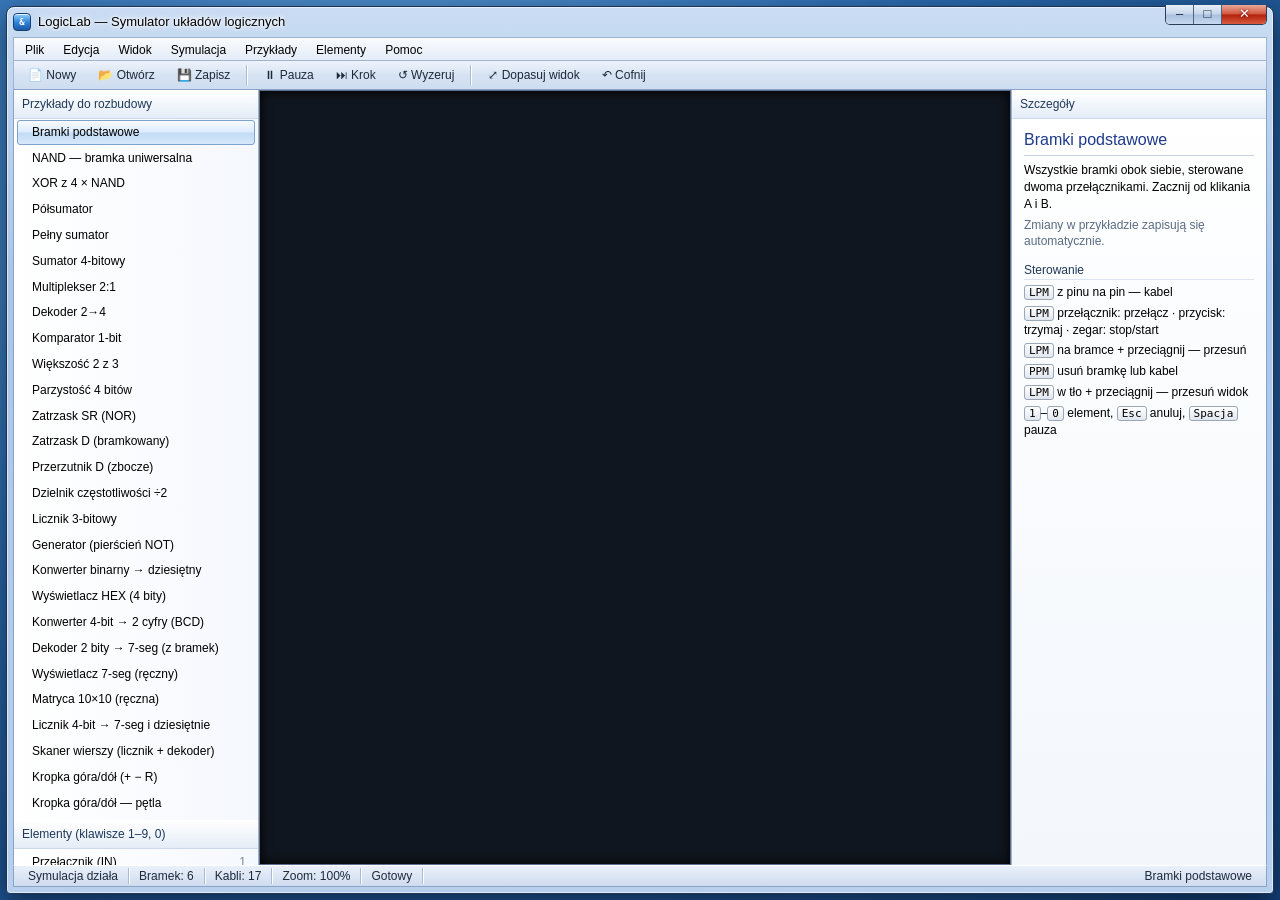
==== commit 3d808f24: "LogicLab: faster canvas on phones, simpler dot up/down examples Co-Authored-By: Claude Sonnet 5.5 <n" ====
--- a/logiclab/index.html
+++ b/logiclab/index.html
@@ -169,36 +169,32 @@
   b.w(a,p+'a1',0); b.w(bb,p+'a1',1); b.w(p+'x1',p+'a2',0); b.w(ci,p+'a2',1);
   b.w(p+'a1',p+'o',0); b.w(p+'a2',p+'o',1);
 }
-// Licznik "kropka": rejestr przesuwny 10 x przerzutnik D, jedna jedynka. wrap=true: pętla (10 -> 1, 1 -> 10), wrap=false: stopery na końcach.
+// Licznik "kropka": rejestr przesuwny 10 x przerzutnik D, jedna jedynka. Zegar tyka tylko gdy wciśnięty jest przycisk,
+// więc stopień nie potrzebuje członu "trzymaj": D[i] = (+ & Q[i-1]) | (- & Q[i+1]).
+// wrap=true: pętla (10 -> 1, 1 -> 10), wrap=false: stopery na końcach (kropka zostaje).
 function dotMake(b,wrap){
   const N=10, RH=170, Y=i=>(N-i)*RH;
   b.n('P','BTN',0,700,'+'); b.n('M','BTN',0,800,'-'); b.n('R','BTN',0,900,'R');
-  // sterowanie: pp = + (bez R), mm = - (bez R i bez +), h = nic nie wciśnięte
-  b.n('nr','NOT',140,960); b.n('np','NOT',140,560);
-  b.n('pp','AND',260,700); b.n('t','AND',260,860); b.n('mm','AND',400,780);
-  b.n('pm','OR',520,700); b.n('h','NOR',520,900);
-  if(!wrap){ b.n('hs1','OR',400,940); b.n('hp10','OR',400,1020); }
-  b.w('R','nr',0); b.w('P','np',0); b.w('P','pp',0); b.w('nr','pp',1); b.w('M','t',0); b.w('nr','t',1);
-  b.w('t','mm',0); b.w('np','mm',1); b.w('pp','pm',0); b.w('mm','pm',1); b.w('pm','h',0); b.w('R','h',1);
-  if(!wrap){ b.w('h','hs1',0); b.w('mm','hs1',1); b.w('h','hp10',0); b.w('pp','hp10',1); }
+  // sterowanie: pp = + (bez R), mm = - (bez R i bez +)
+  b.n('nr','NOT',140,960); b.n('z','NOR',140,760);
+  b.n('pp','AND',260,700); b.n('mm','AND',260,820); b.n('pm','OR',400,760);
+  b.w('R','nr',0); b.w('P','z',0); b.w('R','z',1); b.w('P','pp',0); b.w('nr','pp',1); b.w('M','mm',0); b.w('z','mm',1);
+  b.w('pp','pm',0); b.w('mm','pm',1);
   // logika wejść D (dalej: zatrzaski master, zegar, zatrzaski slave) - kolejność tworzenia = kolejność obliczeń
   const D={};
   for(let i=1;i<=N;i++){
-    const y0=Y(i), a=k=>'a'+k+'_'+i, o1='o1_'+i, o2='o2_'+i, o3='o3_'+i;
-    if(!wrap && i===1){            // stoper na dole: (mm&Q2) | ((h|mm)&Q1) | R
-      b.n(a(1),'AND',760,y0); b.n(a(2),'AND',760,y0+50); b.n(o1,'OR',880,y0+25); b.n(o2,'OR',1000,y0+75);
-      b.w('mm',a(1),0); b.w('q_2',a(1),1); b.w('hs1',a(2),0); b.w('q_1',a(2),1);
-      b.w(a(1),o1,0); b.w(a(2),o1,1); b.w(o1,o2,0); b.w('R',o2,1); D[i]=o2;
-    } else if(!wrap && i===N){     // stoper na górze: (pp&Q9) | ((h|pp)&Q10)
+    const y0=Y(i), a=k=>'a'+k+'_'+i, o1='o1_'+i, o2='o2_'+i, u='u_'+i;
+    if(!wrap && i===1){            // stoper na dole: D = (mm & (Q1|Q2)) | R
+      b.n(u,'OR',760,y0+50); b.n(a(1),'AND',880,y0+50); b.n(o1,'OR',1000,y0+50);
+      b.w('q_1',u,0); b.w('q_2',u,1); b.w('mm',a(1),0); b.w(u,a(1),1); b.w(a(1),o1,0); b.w('R',o1,1); D[i]=o1;
+    } else if(!wrap && i===N){     // stoper na górze: D = pp & (Q9|Q10)
+      b.n(u,'OR',760,y0+50); b.n(a(1),'AND',880,y0+50);
+      b.w('q_'+(i-1),u,0); b.w('q_'+i,u,1); b.w('pp',a(1),0); b.w(u,a(1),1); D[i]=a(1);
+    } else {                       // zwykły stopień; w pętli sąsiedzi są cykliczni
+      const prev=i===1?N:i-1, next=i===N?1:i+1;
       b.n(a(1),'AND',760,y0); b.n(a(2),'AND',760,y0+50); b.n(o1,'OR',880,y0+25);
-      b.w('pp',a(1),0); b.w('q_'+(i-1),a(1),1); b.w('hp10',a(2),0); b.w('q_'+i,a(2),1);
-      b.w(a(1),o1,0); b.w(a(2),o1,1); D[i]=o1;
-    } else {                       // zwykły stopień: (pp&Q[i-1]) | (mm&Q[i+1]) | (h&Q[i]), w pętli sąsiedzi są cykliczni
-      const prev=i===1?N:i-1, next=i===N?1:i+1;
-      b.n(a(1),'AND',760,y0); b.n(a(2),'AND',760,y0+50); b.n(a(3),'AND',760,y0+100); b.n(o1,'OR',880,y0+25); b.n(o2,'OR',1000,y0+75);
-      b.w('pp',a(1),0); b.w('q_'+prev,a(1),1); b.w('mm',a(2),0); b.w('q_'+next,a(2),1); b.w('h',a(3),0); b.w('q_'+i,a(3),1);
-      b.w(a(1),o1,0); b.w(a(2),o1,1); b.w(o1,o2,0); b.w(a(3),o2,1); D[i]=o2;
-      if(wrap && i===1){ b.n(o3,'OR',1000,y0+25); b.w(o2,o3,0); b.w('R',o3,1); D[i]=o3; }   // reset ustawia pozycję 1
+      b.w('pp',a(1),0); b.w('q_'+prev,a(1),1); b.w('mm',a(2),0); b.w('q_'+next,a(2),1); b.w(a(1),o1,0); b.w(a(2),o1,1); D[i]=o1;
+      if(wrap && i===1){ b.n(o2,'OR',1000,y0+25); b.w(o1,o2,0); b.w('R',o2,1); D[i]=o2; }   // reset ustawia pozycję 1
     }
   }
   for(let i=1;i<=N;i++){   // zatrzaski master
@@ -408,9 +404,9 @@
     }
     for(let j=0;j<10;j++) b.w('V','M',10+j);
   }},
- {name:'Kropka góra/dół (+ − R)', desc:'Rejestr przesuwny z jedną świecącą diodą z 10. Przycisk + przesuwa kropkę w górę, − w dół (zatrzymuje się na końcach), R ustawia pozycję 1. Przyciski są chwilowe: przytrzymaj i puść = jeden krok.',
+ {name:'Kropka góra/dół (+ − R)', desc:'Rejestr przesuwny z jedną świecącą diodą z 10 (10 przerzutników D). + przesuwa kropkę w górę, − w dół i zatrzymuje się na końcach, R ustawia pozycję 1. Zegar tyka tylko przy wciśnięciu przycisku, więc każdy stopień ma tylko 3 bramki. Przyciski są chwilowe: wciśnij i puść = jeden krok.',
   after:dotAfter, make(b){ dotMake(b,false); }},
- {name:'Kropka góra/dół — pętla', desc:'To samo, ale bez stoperów: + na pozycji 10 przeskakuje na 1, a − na pozycji 1 na 10. Prostszy układ: wszystkie 10 stopni jest identycznych. R ustawia pozycję 1.',
+ {name:'Kropka góra/dół — pętla', desc:'To samo, ale bez stoperów: + na pozycji 10 przeskakuje na 1, a − na pozycji 1 na 10. Wszystkie 10 stopni jest identycznych. R ustawia pozycję 1.',
   after:dotAfter, make(b){ dotMake(b,true); }},
 ];
 
@@ -426,7 +422,7 @@
 const $ = id => document.getElementById(id);
 
 function resize(){
-  const r = cv.getBoundingClientRect(), d = window.devicePixelRatio||1;
+  const r = cv.getBoundingClientRect(), d = Math.min(window.devicePixelRatio||1, isMobile()?2:3);
   W = r.width; H = r.height; cv.width = W*d; cv.height = H*d;
   ctx.setTransform(d,0,0,d,0,0);
 }
@@ -661,10 +657,11 @@
   ctx.strokeStyle='rgba(255,255,255,.85)'; ctx.lineWidth=1; ctx.beginPath(); ctx.roundRect(n.x+1.5,n.y+1.5,37,37,8); ctx.stroke();
 }
 function sphere(cx,cy,r,hi,mid,lo,glow){
-  if (glow){ ctx.shadowColor=glow; ctx.shadowBlur=16; }
+  if (glow){ const hg=ctx.createRadialGradient(cx,cy,r*.5,cx,cy,r*2.1); hg.addColorStop(0,glow+'99'); hg.addColorStop(1,glow+'00');
+    ctx.fillStyle=hg; ctx.beginPath(); ctx.arc(cx,cy,r*2.1,0,7); ctx.fill(); }
   const g=ctx.createRadialGradient(cx-r*.35,cy-r*.4,r*.1,cx,cy,r);
   g.addColorStop(0,hi); g.addColorStop(.55,mid); g.addColorStop(1,lo);
-  ctx.fillStyle=g; ctx.beginPath(); ctx.arc(cx,cy,r,0,7); ctx.fill(); ctx.shadowBlur=0;
+  ctx.fillStyle=g; ctx.beginPath(); ctx.arc(cx,cy,r,0,7); ctx.fill();
   ctx.strokeStyle='rgba(0,0,0,.6)'; ctx.lineWidth=1; ctx.stroke();
   ctx.fillStyle='rgba(255,255,255,.55)'; ctx.beginPath(); ctx.ellipse(cx-r*.25,cy-r*.45,r*.5,r*.28,-.4,0,7); ctx.fill();
 }
@@ -676,9 +673,9 @@
   const P=[[hs,x0+bw/2,y0+t/2,hl],[vs,x0+bw-t/2,y0+bh/4,vl],[vs,x0+bw-t/2,y0+bh*3/4,vl],[hs,x0+bw/2,y0+bh-t/2,hl],
            [vs,x0+t/2,y0+bh*3/4,vl],[vs,x0+t/2,y0+bh/4,vl],[hs,x0+bw/2,mid,hl]];
   P.forEach((p,i)=>{ const lit=(mask>>i)&1; p[0](p[1],p[2],p[3]);
-    if(lit){ ctx.shadowColor=on; ctx.shadowBlur=10; } ctx.fillStyle=lit?on:off; ctx.fill(); ctx.shadowBlur=0; });
+    ctx.fillStyle=lit?on:off; ctx.fill(); });
   if (dp!==undefined){ const lit=dp; ctx.beginPath(); ctx.arc(x0+bw+t*.9,y0+bh-t*.4,t*.5,0,7);
-    if(lit){ ctx.shadowColor=on; ctx.shadowBlur=10; } ctx.fillStyle=lit?on:off; ctx.fill(); ctx.shadowBlur=0; }
+    ctx.fillStyle=lit?on:off; ctx.fill(); }
 }
 function drawDisplay(n){
   const w=nw(n), h=nh(n);
@@ -712,8 +709,7 @@
     screen(n.x+10,n.y+10,200,210);
     for(let r=0;r<10;r++) for(let c=0;c<10;c++){
       const lit=srcVal(n,r)&srcVal(n,10+c), cx=n.x+20+c*20, cy=n.y+20+r*20;
-      if(lit){ ctx.shadowColor='#ff4a30'; ctx.shadowBlur=9; }
-      ctx.fillStyle=lit?'#ff5a40':'#2b1512'; ctx.beginPath(); ctx.arc(cx,cy,7,0,7); ctx.fill(); ctx.shadowBlur=0;
+      ctx.fillStyle=lit?'#ff5a40':'#2b1512'; ctx.beginPath(); ctx.arc(cx,cy,7,0,7); ctx.fill();
       if(lit){ ctx.fillStyle='rgba(255,255,255,.55)'; ctx.beginPath(); ctx.arc(cx-2,cy-2,2.2,0,7); ctx.fill(); }
     }
     for(let c=0;c<10;c++) label('C'+c,n.x+20+c*20,n.y+h-6,'center');
@@ -766,7 +762,19 @@
   ctx.strokeStyle='rgba(255,255,255,.35)'; ctx.lineWidth=1; ctx.beginPath(); ctx.arc(x,y,5,3.4,5.6); ctx.stroke();
 }
 function strokeWire(c){ ctx.beginPath(); ctx.moveTo(c[0].x,c[0].y); ctx.bezierCurveTo(c[1].x,c[1].y,c[2].x,c[2].y,c[3].x,c[3].y); ctx.stroke(); }
+let lastSig='';
+function sigNow(){   // cheap fingerprint of everything the picture depends on
+  let h=0;
+  for (const n of nodes) h=(h*31 + n.id*7 + (n.x|0)*3 + (n.y|0)*5 + n.v*2 + (n.stopped?1:0))|0;
+  for (const w of wires) h=(h*17 + w.from*13 + w.to*5 + w.pin)|0;
+  return h+'|'+nodes.length+'|'+wires.length+'|'+(ox|0)+','+(oy|0)+','+zoom.toFixed(3)+'|'+W+','+H+'|'+showGrid+'|'+(tool||'')+'|'+paused+'|'+
+    ((tool||(drag&&drag.type==='wire'))?(mouse.x|0)+','+(mouse.y|0):'')+'|'+(hoverPin?hoverPin.x+','+hoverPin.y:'');
+}
 function draw(){
+  const sg=sigNow();
+  if (sg===lastSig){ requestAnimationFrame(draw); return; }
+  lastSig=sg;
+  const vx0=-ox/zoom-80, vx1=(W-ox)/zoom+80, vy0=-oy/zoom-80, vy1=(H-oy)/zoom+80;
   const bg=ctx.createLinearGradient(0,0,0,H); bg.addColorStop(0,'#1c2636'); bg.addColorStop(1,'#0e141d');
   ctx.fillStyle=bg; ctx.fillRect(0,0,W,H);
   ctx.save(); ctx.translate(ox,oy); ctx.scale(zoom,zoom);
@@ -777,11 +785,14 @@
   }
   ctx.lineCap='round';
   for (const w of wires){ const c=wirePts(w); if(!c) continue;
+    if (Math.max(c[0].x,c[1].x,c[2].x,c[3].x)<vx0 || Math.min(c[0].x,c[1].x,c[2].x,c[3].x)>vx1 ||
+        Math.max(c[0].y,c[1].y,c[2].y,c[3].y)<vy0 || Math.min(c[0].y,c[1].y,c[2].y,c[3].y)>vy1) continue;
+    const on=byId[w.from].v;
+    if (on){ ctx.lineWidth=9; ctx.strokeStyle='rgba(255,184,0,.22)'; strokeWire(c); }
     ctx.lineWidth=5.5; ctx.strokeStyle='rgba(0,0,0,.55)'; strokeWire(c);
-    const on=byId[w.from].v;
     ctx.lineWidth=3; ctx.strokeStyle=sigCol(on);
-    if (on){ ctx.shadowColor='#ffb800'; ctx.shadowBlur=8; } strokeWire(c); ctx.shadowBlur=0; }
-  for (const n of nodes) drawNode(n);
+    strokeWire(c); }
+  for (const n of nodes){ if (n.x+nw(n)<vx0 || n.x>vx1 || n.y+nh(n)<vy0 || n.y>vy1) continue; drawNode(n); }
   const mp={x:(mouse.x-ox)/zoom,y:(mouse.y-oy)/zoom};
   if (drag && drag.type==='wire'){
     const a=drag.pin, bx=hoverPin?hoverPin.x:mp.x, by=hoverPin?hoverPin.y:mp.y, dx=40, s=a.kind==='out'?1:-1;
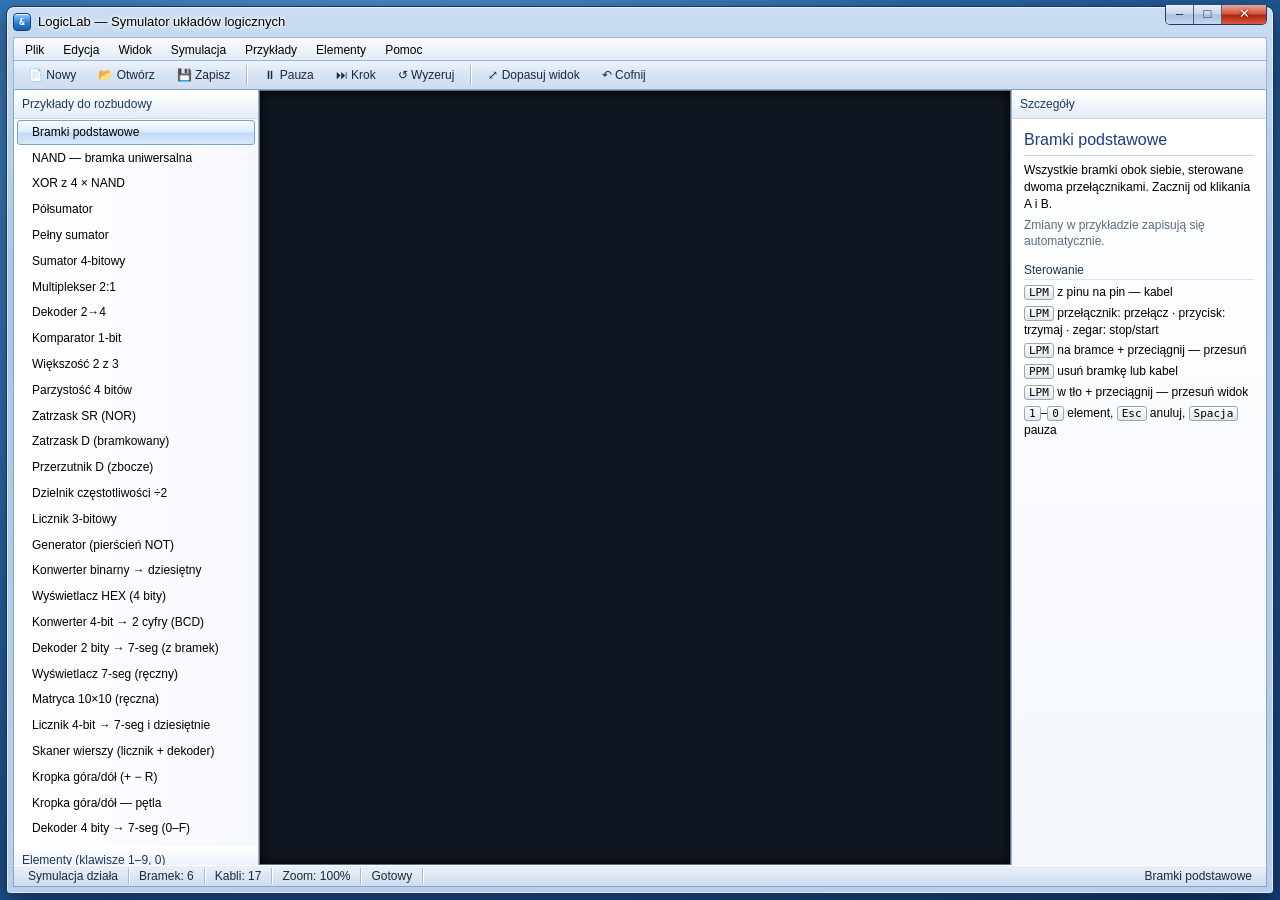
==== commit 32f03096: "LogicLab: 4-bit hex to 7-segment decoder example Co-Authored-By: Claude Sonnet 5.5 <noreply@anthropi" ====
--- a/logiclab/index.html
+++ b/logiclab/index.html
@@ -408,6 +408,160 @@
   after:dotAfter, make(b){ dotMake(b,false); }},
  {name:'Kropka góra/dół — pętla', desc:'To samo, ale bez stoperów: + na pozycji 10 przeskakuje na 1, a − na pozycji 1 na 10. Wszystkie 10 stopni jest identycznych. R ustawia pozycję 1.',
   after:dotAfter, make(b){ dotMake(b,true); }},
+ {name:'Dekoder 4 bity → 7-seg (0–F)', desc:'Cztery przełączniki D3…D0 (wagi 8,4,2,1) i 74 bramki AND/OR/NOT zapalają segmenty a–g: cyfry 0–9 oraz A, b, C, d, E, F. Każdy segment to suma iloczynów, wspólne iloczyny są użyte przez kilka segmentów.',
+  make(b){
+    b.n('D3','IN',40,40,'D3 (8)'); b.n('D2','IN',40,150,'D2 (4)'); b.n('D1','IN',40,260,'D1 (2)'); b.n('D0','IN',40,370,'D0 (1)');
+    b.n('nD0','NOT',120,20);
+    b.n('nD1','NOT',120,80);
+    b.n('nD2','NOT',120,140);
+    b.n('nD3','NOT',120,200);
+    b.n('t1','AND',250,20);
+    b.n('t2','AND',250,80);
+    b.n('t3','AND',250,140);
+    b.n('t4','AND',250,200);
+    b.n('t5','AND',120,260);
+    b.n('t6','AND',250,260);
+    b.n('t7','AND',250,320);
+    b.n('t8','AND',250,380);
+    b.n('t9','AND',250,440);
+    b.n('t10','AND',120,320);
+    b.n('t11','AND',250,500);
+    b.n('t12','AND',120,380);
+    b.n('t13','AND',250,560);
+    b.n('t14','AND',350,20);
+    b.n('t15','AND',350,80);
+    b.n('t16','AND',350,140);
+    b.n('t17','AND',350,200);
+    b.n('t18','AND',120,440);
+    b.n('t19','AND',350,260);
+    b.n('t20','AND',350,320);
+    b.n('t21','AND',580,20);
+    b.n('t22','AND',350,380);
+    b.n('t23','AND',580,80);
+    b.n('t24','AND',350,440);
+    b.n('t25','AND',580,140);
+    b.n('t26','AND',350,500);
+    b.n('t27','AND',580,200);
+    b.n('t28','AND',350,560);
+    b.n('t29','AND',580,260);
+    b.n('t30','AND',450,20);
+    b.n('t31','AND',580,320);
+    b.n('t32','AND',450,80);
+    b.n('t33','AND',580,380);
+    b.n('t34','AND',450,140);
+    b.n('t35','AND',580,440);
+    b.n('t36','AND',450,200);
+    b.n('t37','AND',580,500);
+    b.n('t38','AND',450,260);
+    b.n('t39','AND',580,560);
+    b.n('t40','AND',450,320);
+    b.n('t41','AND',680,20);
+    b.n('oa1','OR',680,80);
+    b.n('oa2','OR',810,20);
+    b.n('oa3','OR',940,20);
+    b.n('oa4','OR',1070,20);
+    b.n('oa5','OR',1200,20);
+    b.n('ob1','OR',810,80);
+    b.n('ob2','OR',940,80);
+    b.n('ob3','OR',1070,80);
+    b.n('ob4','OR',1200,80);
+    b.n('oc1','OR',680,140);
+    b.n('oc2','OR',810,140);
+    b.n('oc3','OR',940,140);
+    b.n('oc4','OR',1070,140);
+    b.n('od1','OR',810,200);
+    b.n('od2','OR',940,200);
+    b.n('od3','OR',1070,200);
+    b.n('od4','OR',1200,140);
+    b.n('od5','OR',1330,20);
+    b.n('oe1','OR',680,200);
+    b.n('oe2','OR',810,260);
+    b.n('oe3','OR',940,260);
+    b.n('of1','OR',810,320);
+    b.n('of2','OR',940,320);
+    b.n('of3','OR',1070,260);
+    b.n('of4','OR',1200,200);
+    b.n('og1','OR',680,260);
+    b.n('og2','OR',810,380);
+    b.n('og3','OR',940,380);
+    b.n('og4','OR',1070,320);
+    b.n('D','SEG7',1480,200);
+    b.w('D0','nD0',0);
+    b.w('D1','nD1',0);
+    b.w('D2','nD2',0);
+    b.w('D3','nD3',0);
+    b.w('D1','t1',0);b.w('nD0','t1',1);
+    b.w('nD1','t2',0);b.w('D0','t2',1);
+    b.w('nD1','t3',0);b.w('nD0','t3',1);
+    b.w('D2','t4',0);b.w('nD0','t4',1);
+    b.w('D2','t5',0);b.w('D1','t5',1);
+    b.w('nD2','t6',0);b.w('D0','t6',1);
+    b.w('nD2','t7',0);b.w('nD0','t7',1);
+    b.w('nD2','t8',0);b.w('D1','t8',1);
+    b.w('D3','t9',0);b.w('nD0','t9',1);
+    b.w('D3','t10',0);b.w('D1','t10',1);
+    b.w('D3','t11',0);b.w('nD1','t11',1);
+    b.w('D3','t12',0);b.w('D2','t12',1);
+    b.w('D3','t13',0);b.w('nD2','t13',1);
+    b.w('nD3','t14',0);b.w('D1','t14',1);
+    b.w('nD3','t15',0);b.w('nD1','t15',1);
+    b.w('nD3','t16',0);b.w('D2','t16',1);
+    b.w('nD3','t17',0);b.w('nD2','t17',1);
+    b.w('D2','t18',0);b.w('D1','t18',1);
+    b.w('t18','t19',0);b.w('nD0','t19',1);
+    b.w('D2','t20',0);b.w('nD1','t20',1);
+    b.w('t20','t21',0);b.w('D0','t21',1);
+    b.w('nD2','t22',0);b.w('D1','t22',1);
+    b.w('t22','t23',0);b.w('D0','t23',1);
+    b.w('D3','t24',0);b.w('nD1','t24',1);
+    b.w('t24','t25',0);b.w('D0','t25',1);
+    b.w('D3','t26',0);b.w('nD2','t26',1);
+    b.w('t26','t27',0);b.w('nD1','t27',1);
+    b.w('nD3','t28',0);b.w('D1','t28',1);
+    b.w('t28','t29',0);b.w('D0','t29',1);
+    b.w('nD3','t30',0);b.w('D1','t30',1);
+    b.w('t30','t31',0);b.w('nD0','t31',1);
+    b.w('nD3','t32',0);b.w('nD1','t32',1);
+    b.w('t32','t33',0);b.w('nD0','t33',1);
+    b.w('nD3','t34',0);b.w('D2','t34',1);
+    b.w('t34','t35',0);b.w('D0','t35',1);
+    b.w('nD3','t36',0);b.w('D2','t36',1);
+    b.w('t36','t37',0);b.w('nD0','t37',1);
+    b.w('nD3','t38',0);b.w('D2','t38',1);
+    b.w('t38','t39',0);b.w('nD1','t39',1);
+    b.w('nD3','t40',0);b.w('nD2','t40',1);
+    b.w('t40','t41',0);b.w('nD0','t41',1);
+    b.w('t7','oa1',0);b.w('t14','oa1',1);
+    b.w('oa1','oa2',0);b.w('t35','oa2',1);
+    b.w('oa2','oa3',0);b.w('t27','oa3',1);
+    b.w('oa3','oa4',0);b.w('t9','oa4',1);
+    b.w('oa4','oa5',0);b.w('t5','oa5',1);
+    b.w('t33','ob1',0);b.w('t29','ob1',1);
+    b.w('ob1','ob2',0);b.w('t7','ob2',1);
+    b.w('ob2','ob3',0);b.w('t25','ob3',1);
+    b.w('ob3','ob4',0);b.w('t17','ob4',1);
+    b.w('t16','oc1',0);b.w('t13','oc1',1);
+    b.w('oc1','oc2',0);b.w('t2','oc2',1);
+    b.w('oc2','oc3',0);b.w('t6','oc3',1);
+    b.w('oc3','oc4',0);b.w('t15','oc4',1);
+    b.w('t21','od1',0);b.w('t11','od1',1);
+    b.w('od1','od2',0);b.w('t23','od2',1);
+    b.w('od2','od3',0);b.w('t31','od3',1);
+    b.w('od3','od4',0);b.w('t19','od4',1);
+    b.w('od4','od5',0);b.w('t41','od5',1);
+    b.w('t7','oe1',0);b.w('t1','oe1',1);
+    b.w('oe1','oe2',0);b.w('t10','oe2',1);
+    b.w('oe2','oe3',0);b.w('t12','oe3',1);
+    b.w('t3','of1',0);b.w('t39','of1',1);
+    b.w('of1','of2',0);b.w('t4','of2',1);
+    b.w('of2','of3',0);b.w('t13','of3',1);
+    b.w('of3','of4',0);b.w('t10','of4',1);
+    b.w('t8','og1',0);b.w('t13','og1',1);
+    b.w('og1','og2',0);b.w('t10','og2',1);
+    b.w('og2','og3',0);b.w('t21','og3',1);
+    b.w('og3','og4',0);b.w('t37','og4',1);
+    b.w('oa5','D',0);b.w('ob4','D',1);b.w('oc4','D',2);b.w('od5','D',3);b.w('oe3','D',4);b.w('of4','D',5);b.w('og4','D',6);
+  }},
 ];
 
 /* ================= STAN UI ================= */
